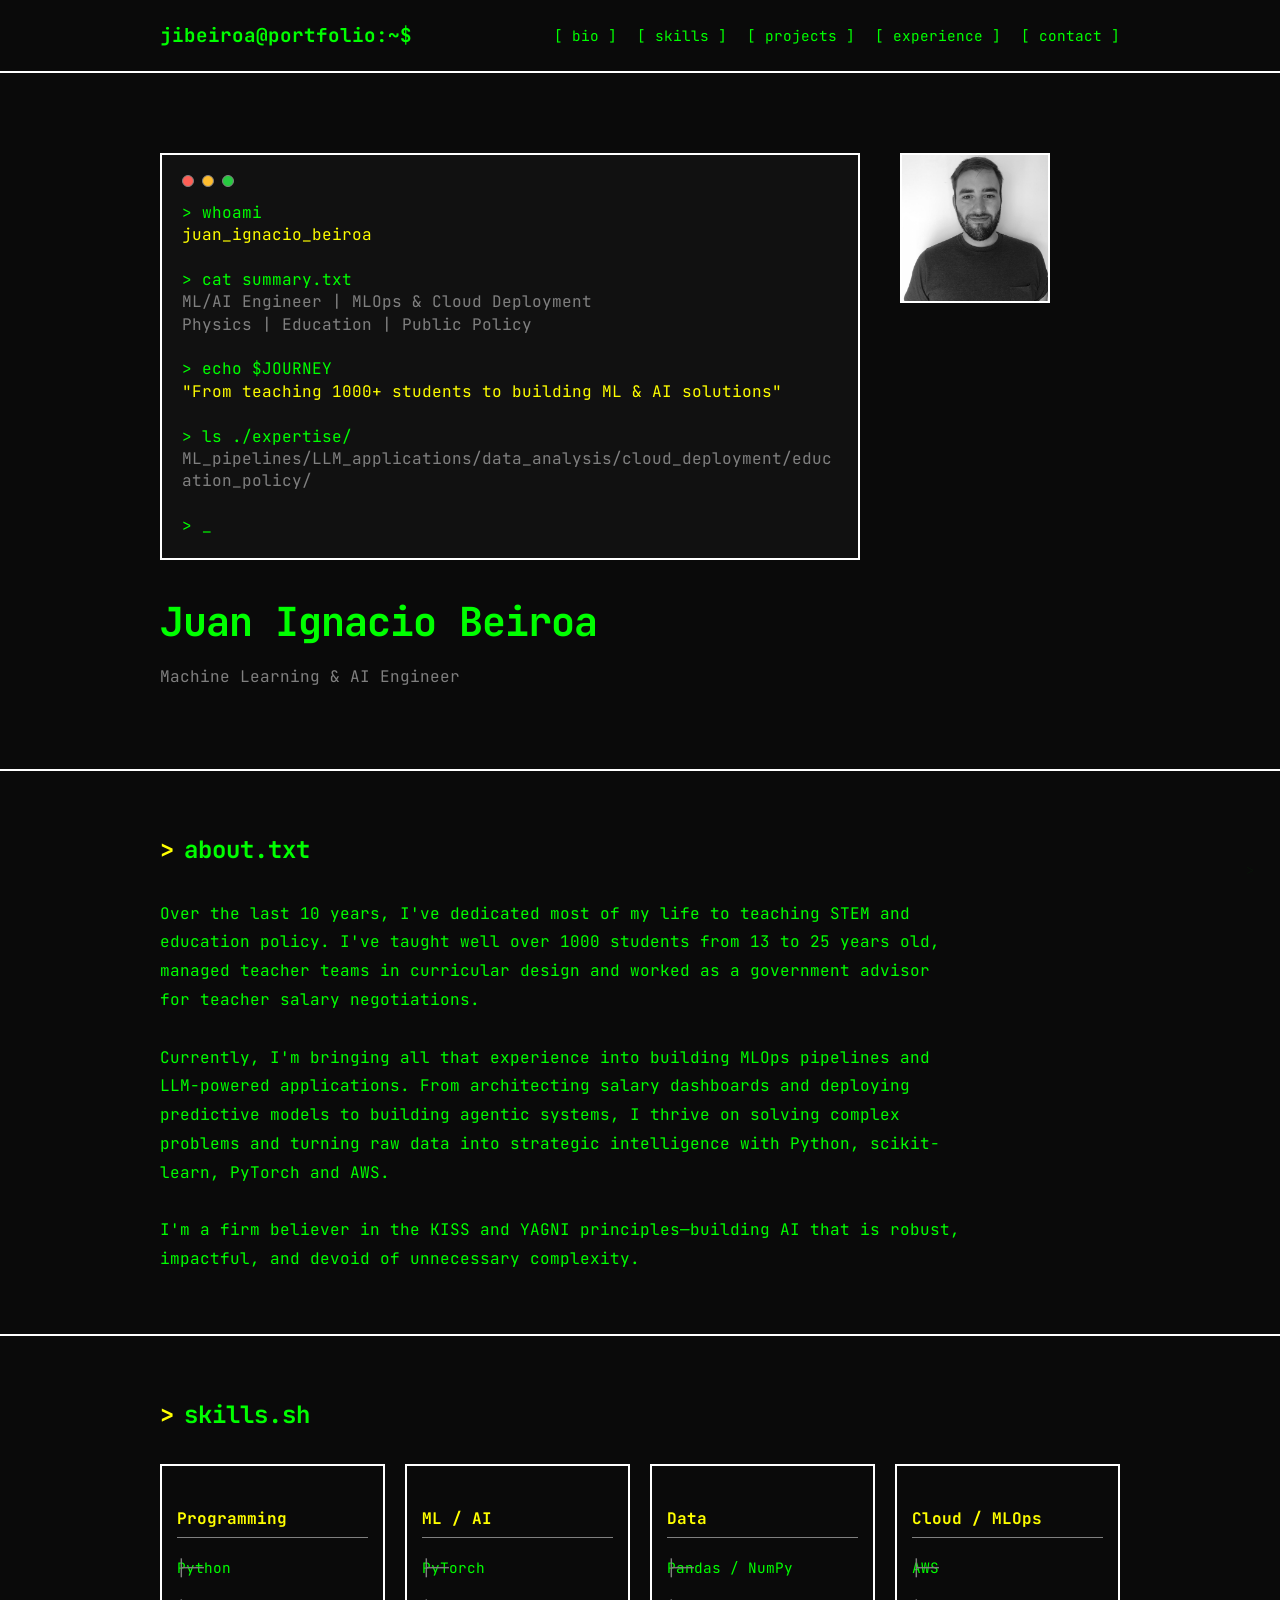
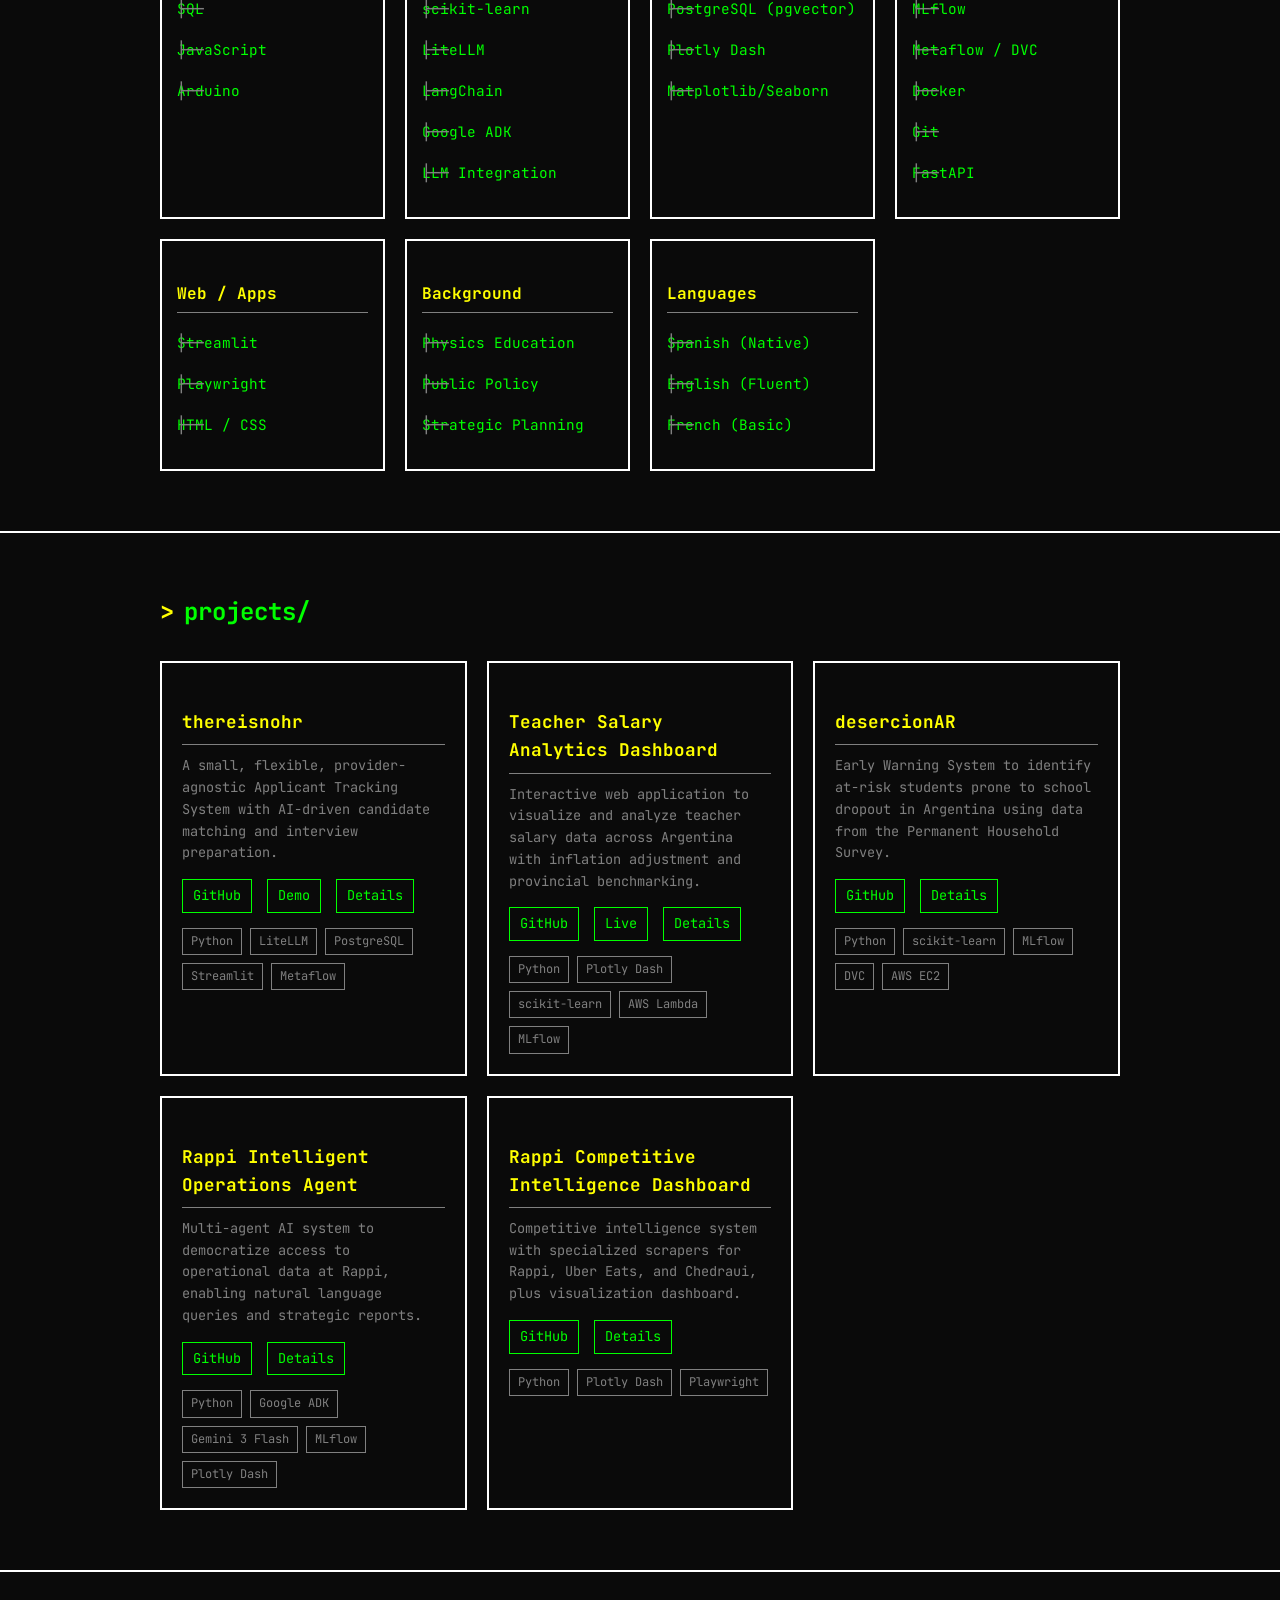
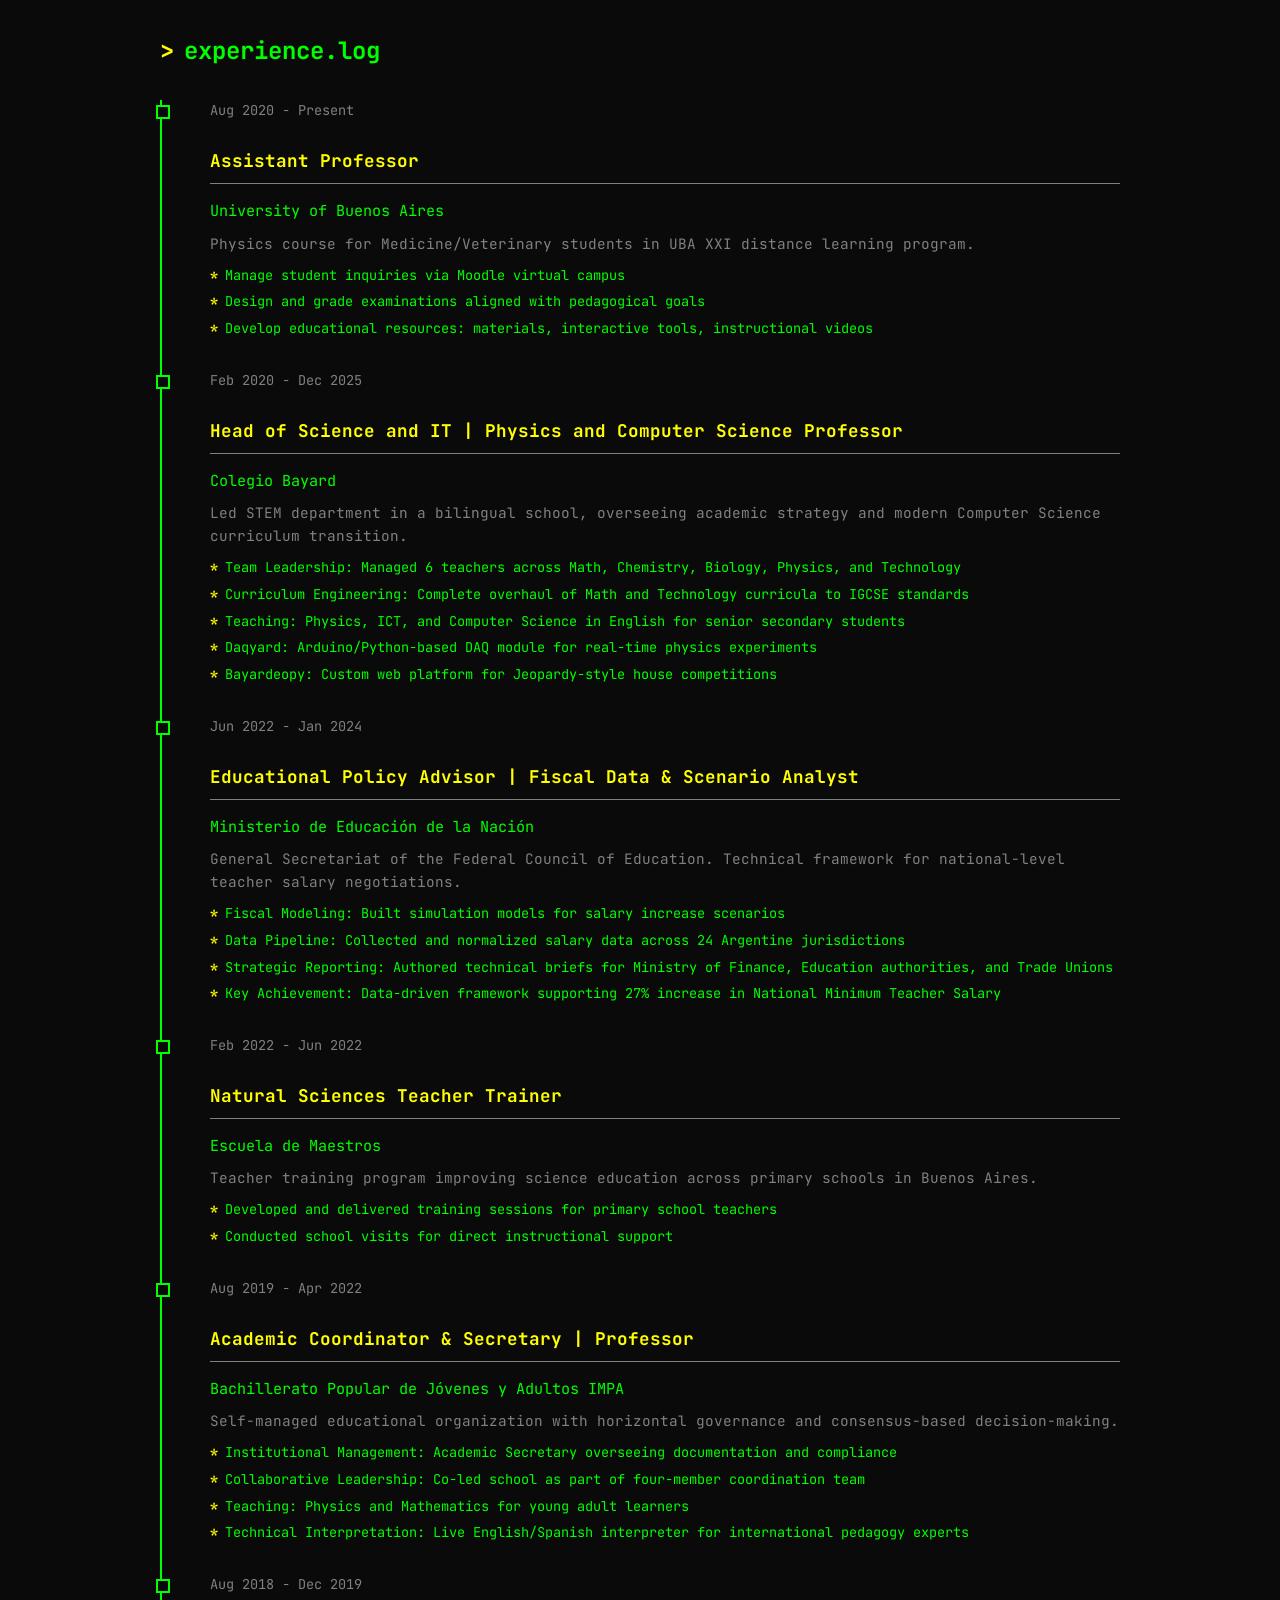
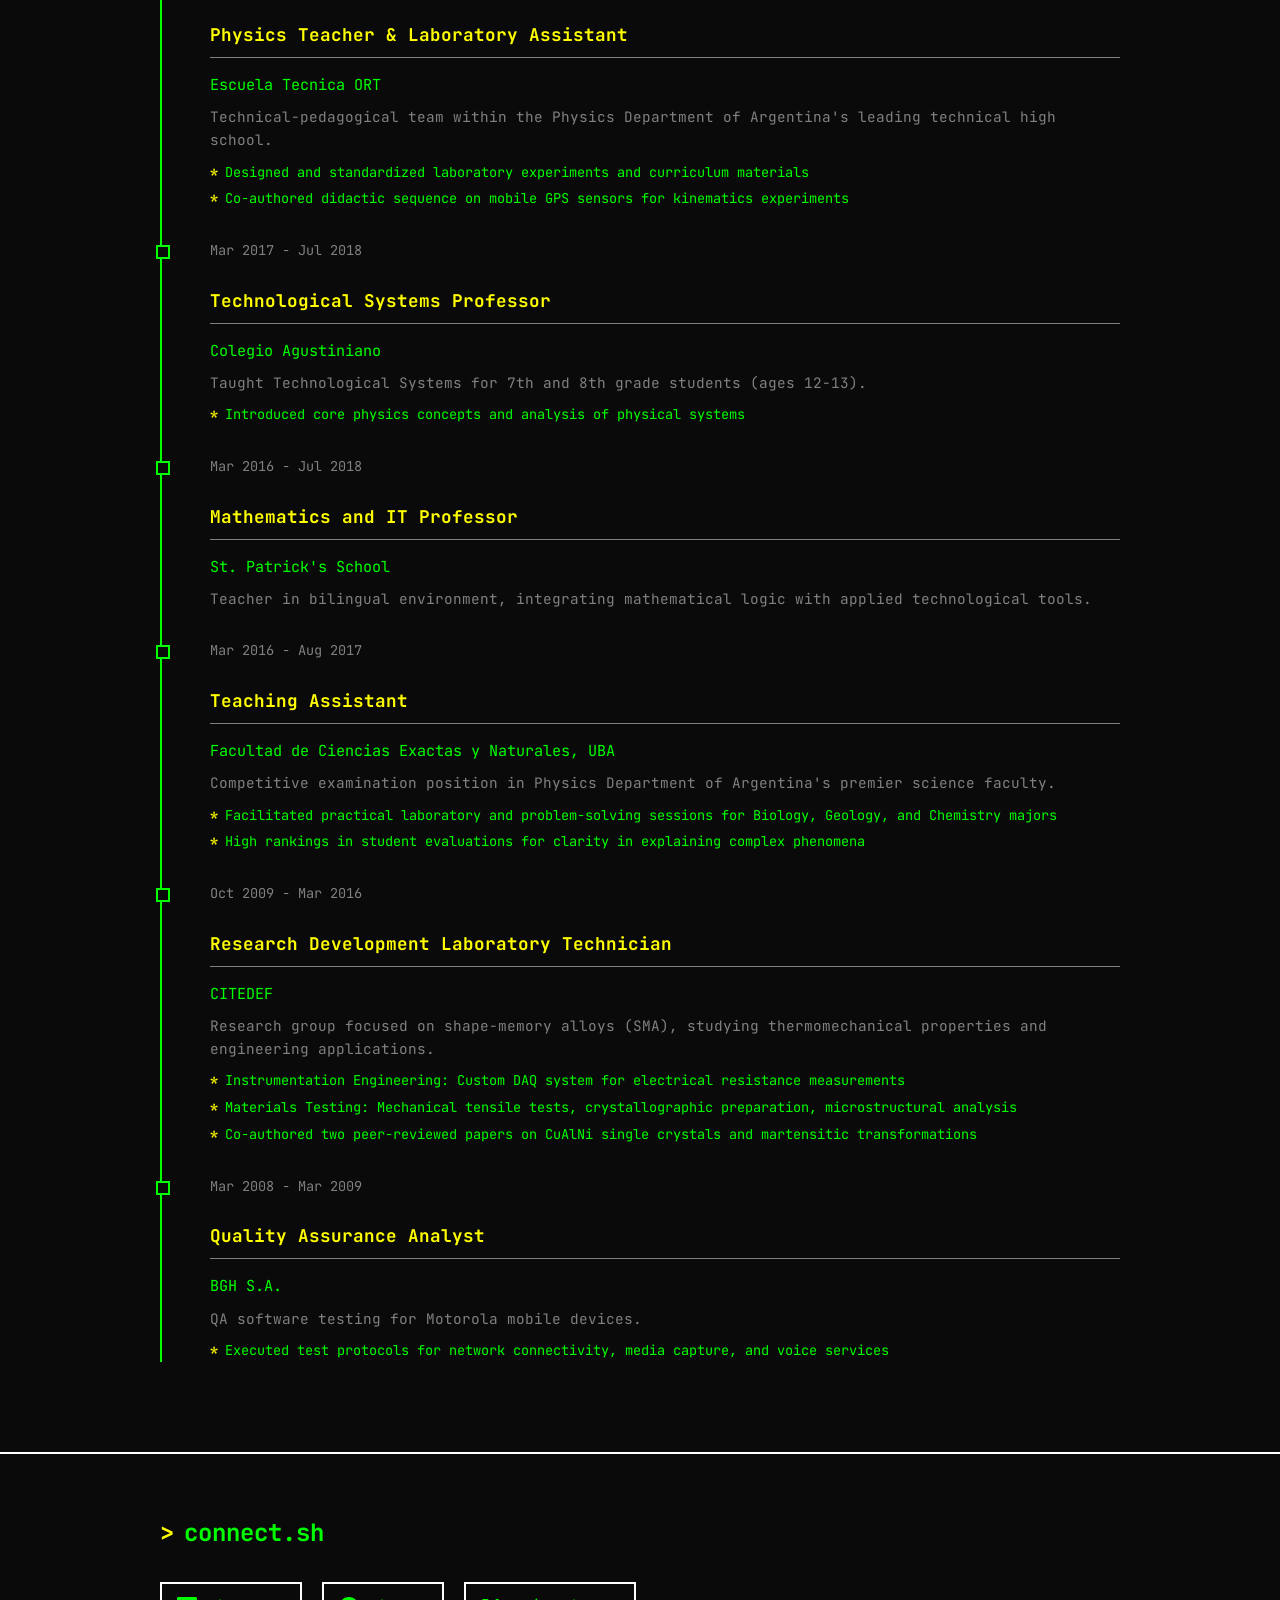
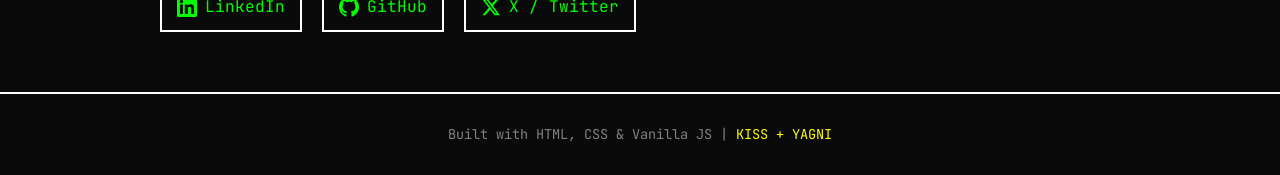
==== index.html @ ff780aae "Initial portfolio: neo-brutalist terminal style" ====
<!DOCTYPE html>
<html lang="en">
<head>
  <meta charset="UTF-8">
  <meta name="viewport" content="width=device-width, initial-scale=1.0">
  <title>Juan Ignacio Beiroa | ML/AI Engineer</title>
  <link rel="stylesheet" href="css/styles.css">
  <link rel="icon" href="data:image/svg+xml,<svg xmlns='http://www.w3.org/2000/svg' viewBox='0 0 100 100'><text y='.9em' font-size='90'>$_</text></svg>">
</head>
<body>
  <header>
    <div class="container">
      <nav>
        <a href="index.html" class="logo">jibeiroa@portfolio:~$</a>
        <ul>
          <li><a href="#bio">bio</a></li>
          <li><a href="#skills">skills</a></li>
          <li><a href="#projects">projects</a></li>
          <li><a href="#experience">experience</a></li>
          <li><a href="#social">contact</a></li>
        </ul>
      </nav>
    </div>
  </header>

  <main>
    <section id="hero" class="hero">
      <div class="container">
        <div class="hero-content">
          <div class="terminal">
            <div class="terminal-header">
              <div class="terminal-dot red"></div>
              <div class="terminal-dot yellow"></div>
              <div class="terminal-dot green"></div>
            </div>
            <div class="terminal-body"></div>
          </div>
          <div class="profile-pic">
            <img src="assets/profile.jpg" alt="Juan Ignacio Beiroa">
          </div>
        </div>
        <h1>Juan Ignacio Beiroa</h1>
        <p class="tagline">Machine Learning & AI Engineer</p>
      </div>
    </section>

    <section id="bio">
      <div class="container">
        <h2>about.txt</h2>
        <div class="bio-text">
          <p>Over the last 10 years, I've dedicated most of my life to teaching STEM and education policy. I've taught well over 1000 students from 13 to 25 years old, managed teacher teams in curricular design and worked as a government advisor for teacher salary negotiations.</p>
          <br>
          <p>Currently, I'm bringing all that experience into building MLOps pipelines and LLM-powered applications. From architecting salary dashboards and deploying predictive models to building agentic systems, I thrive on solving complex problems and turning raw data into strategic intelligence with Python, scikit-learn, PyTorch and AWS.</p>
          <br>
          <p>I'm a firm believer in the KISS and YAGNI principles—building AI that is robust, impactful, and devoid of unnecessary complexity.</p>
        </div>
      </div>
    </section>

    <section id="skills">
      <div class="container">
        <h2>skills.sh</h2>
        <div class="skills-grid">
          <div class="skill-category">
            <h3>Programming</h3>
            <ul>
              <li>Python</li>
              <li>SQL</li>
              <li>JavaScript</li>
              <li>Arduino</li>
            </ul>
          </div>
          <div class="skill-category">
            <h3>ML / AI</h3>
            <ul>
              <li>PyTorch</li>
              <li>scikit-learn</li>
              <li>LiteLLM</li>
              <li>LangChain</li>
              <li>Google ADK</li>
              <li>LLM Integration</li>
            </ul>
          </div>
          <div class="skill-category">
            <h3>Data</h3>
            <ul>
              <li>Pandas / NumPy</li>
              <li>PostgreSQL (pgvector)</li>
              <li>Plotly Dash</li>
              <li>Matplotlib/Seaborn</li>
            </ul>
          </div>
          <div class="skill-category">
            <h3>Cloud / MLOps</h3>
            <ul>
              <li>AWS</li>
              <li>MLflow</li>
              <li>Metaflow / DVC</li>
              <li>Docker</li>
              <li>Git</li>
              <li>FastAPI</li>
            </ul>
          </div>
          <div class="skill-category">
            <h3>Web / Apps</h3>
            <ul>
              <li>Streamlit</li>
              <li>Playwright</li>
              <li>HTML / CSS</li>
            </ul>
          </div>
          <div class="skill-category">
            <h3>Background</h3>
            <ul>
              <li>Physics Education</li>
              <li>Public Policy</li>
              <li>Strategic Planning</li>
            </ul>
          </div>
          <div class="skill-category">
            <h3>Languages</h3>
            <ul>
              <li>Spanish (Native)</li>
              <li>English (Fluent)</li>
              <li>French (Basic)</li>
            </ul>
          </div>
        </div>
      </div>
    </section>

    <section id="projects">
      <div class="container">
        <h2>projects/</h2>
        <div class="projects-grid">
          <div class="project-card">
            <h3>thereisnohr</h3>
            <p>A small, flexible, provider-agnostic Applicant Tracking System with AI-driven candidate matching and interview preparation.</p>
            <div class="project-links">
              <a href="https://github.com/jbeiroa/thereisnohr" target="_blank" rel="noopener">GitHub</a>
              <a href="https://huggingface.co/spaces/jbeiroa/thereisnohr" target="_blank" rel="noopener">Demo</a>
              <a href="projects/thereisnohr.html">Details</a>
            </div>
            <div class="stack-badges">
              <span class="stack-badge">Python</span>
              <span class="stack-badge">LiteLLM</span>
              <span class="stack-badge">PostgreSQL</span>
              <span class="stack-badge">Streamlit</span>
              <span class="stack-badge">Metaflow</span>
            </div>
          </div>

          <div class="project-card">
            <h3>Teacher Salary Analytics Dashboard</h3>
            <p>Interactive web application to visualize and analyze teacher salary data across Argentina with inflation adjustment and provincial benchmarking.</p>
            <div class="project-links">
              <a href="https://github.com/jbeiroa/teacher_salaries" target="_blank" rel="noopener">GitHub</a>
              <a href="https://efeafdoxriask45bxeidpcxbxu0zbpqr.lambda-url.us-east-2.on.aws/" target="_blank" rel="noopener">Live</a>
              <a href="projects/teacher-salaries.html">Details</a>
            </div>
            <div class="stack-badges">
              <span class="stack-badge">Python</span>
              <span class="stack-badge">Plotly Dash</span>
              <span class="stack-badge">scikit-learn</span>
              <span class="stack-badge">AWS Lambda</span>
              <span class="stack-badge">MLflow</span>
            </div>
          </div>

          <div class="project-card">
            <h3>desercionAR</h3>
            <p>Early Warning System to identify at-risk students prone to school dropout in Argentina using data from the Permanent Household Survey.</p>
            <div class="project-links">
              <a href="https://github.com/jbeiroa/desercionAR" target="_blank" rel="noopener">GitHub</a>
              <a href="projects/desercionar.html">Details</a>
            </div>
            <div class="stack-badges">
              <span class="stack-badge">Python</span>
              <span class="stack-badge">scikit-learn</span>
              <span class="stack-badge">MLflow</span>
              <span class="stack-badge">DVC</span>
              <span class="stack-badge">AWS EC2</span>
            </div>
          </div>

          <div class="project-card">
            <h3>Rappi Intelligent Operations Agent</h3>
            <p>Multi-agent AI system to democratize access to operational data at Rappi, enabling natural language queries and strategic reports.</p>
            <div class="project-links">
              <a href="https://github.com/jbeiroa/rappi_agent" target="_blank" rel="noopener">GitHub</a>
              <a href="projects/rappi-agent.html">Details</a>
            </div>
            <div class="stack-badges">
              <span class="stack-badge">Python</span>
              <span class="stack-badge">Google ADK</span>
              <span class="stack-badge">Gemini 3 Flash</span>
              <span class="stack-badge">MLflow</span>
              <span class="stack-badge">Plotly Dash</span>
            </div>
          </div>

          <div class="project-card">
            <h3>Rappi Competitive Intelligence Dashboard</h3>
            <p>Competitive intelligence system with specialized scrapers for Rappi, Uber Eats, and Chedraui, plus visualization dashboard.</p>
            <div class="project-links">
              <a href="https://github.com/jbeiroa/rappi_dashboard" target="_blank" rel="noopener">GitHub</a>
              <a href="projects/rappi-dashboard.html">Details</a>
            </div>
            <div class="stack-badges">
              <span class="stack-badge">Python</span>
              <span class="stack-badge">Plotly Dash</span>
              <span class="stack-badge">Playwright</span>
            </div>
          </div>
        </div>
      </div>
    </section>

    <section id="experience">
      <div class="container">
        <h2>experience.log</h2>
        <div class="timeline">
          <div class="timeline-item">
            <div class="date">Aug 2020 - Present</div>
            <h3>Assistant Professor</h3>
            <div class="org">University of Buenos Aires</div>
            <div class="desc">Physics course for Medicine/Veterinary students in UBA XXI distance learning program.</div>
            <ul class="highlights">
              <li>Manage student inquiries via Moodle virtual campus</li>
              <li>Design and grade examinations aligned with pedagogical goals</li>
              <li>Develop educational resources: materials, interactive tools, instructional videos</li>
            </ul>
          </div>

          <div class="timeline-item">
            <div class="date">Feb 2020 - Dec 2025</div>
            <h3>Head of Science and IT | Physics and Computer Science Professor</h3>
            <div class="org">Colegio Bayard</div>
            <div class="desc">Led STEM department in a bilingual school, overseeing academic strategy and modern Computer Science curriculum transition.</div>
            <ul class="highlights">
              <li>Team Leadership: Managed 6 teachers across Math, Chemistry, Biology, Physics, and Technology</li>
              <li>Curriculum Engineering: Complete overhaul of Math and Technology curricula to IGCSE standards</li>
              <li>Teaching: Physics, ICT, and Computer Science in English for senior secondary students</li>
              <li>Daqyard: Arduino/Python-based DAQ module for real-time physics experiments</li>
              <li>Bayardeopy: Custom web platform for Jeopardy-style house competitions</li>
            </ul>
          </div>

          <div class="timeline-item">
            <div class="date">Jun 2022 - Jan 2024</div>
            <h3>Educational Policy Advisor | Fiscal Data & Scenario Analyst</h3>
            <div class="org">Ministerio de Educación de la Nación</div>
            <div class="desc">General Secretariat of the Federal Council of Education. Technical framework for national-level teacher salary negotiations.</div>
            <ul class="highlights">
              <li>Fiscal Modeling: Built simulation models for salary increase scenarios</li>
              <li>Data Pipeline: Collected and normalized salary data across 24 Argentine jurisdictions</li>
              <li>Strategic Reporting: Authored technical briefs for Ministry of Finance, Education authorities, and Trade Unions</li>
              <li>Key Achievement: Data-driven framework supporting 27% increase in National Minimum Teacher Salary</li>
            </ul>
          </div>

          <div class="timeline-item">
            <div class="date">Feb 2022 - Jun 2022</div>
            <h3>Natural Sciences Teacher Trainer</h3>
            <div class="org">Escuela de Maestros</div>
            <div class="desc">Teacher training program improving science education across primary schools in Buenos Aires.</div>
            <ul class="highlights">
              <li>Developed and delivered training sessions for primary school teachers</li>
              <li>Conducted school visits for direct instructional support</li>
            </ul>
          </div>

          <div class="timeline-item">
            <div class="date">Aug 2019 - Apr 2022</div>
            <h3>Academic Coordinator & Secretary | Professor</h3>
            <div class="org">Bachillerato Popular de Jóvenes y Adultos IMPA</div>
            <div class="desc">Self-managed educational organization with horizontal governance and consensus-based decision-making.</div>
            <ul class="highlights">
              <li>Institutional Management: Academic Secretary overseeing documentation and compliance</li>
              <li>Collaborative Leadership: Co-led school as part of four-member coordination team</li>
              <li>Teaching: Physics and Mathematics for young adult learners</li>
              <li>Technical Interpretation: Live English/Spanish interpreter for international pedagogy experts</li>
            </ul>
          </div>

          <div class="timeline-item">
            <div class="date">Aug 2018 - Dec 2019</div>
            <h3>Physics Teacher & Laboratory Assistant</h3>
            <div class="org">Escuela Tecnica ORT</div>
            <div class="desc">Technical-pedagogical team within the Physics Department of Argentina's leading technical high school.</div>
            <ul class="highlights">
              <li>Designed and standardized laboratory experiments and curriculum materials</li>
              <li>Co-authored didactic sequence on mobile GPS sensors for kinematics experiments</li>
            </ul>
          </div>

          <div class="timeline-item">
            <div class="date">Mar 2017 - Jul 2018</div>
            <h3>Technological Systems Professor</h3>
            <div class="org">Colegio Agustiniano</div>
            <div class="desc">Taught Technological Systems for 7th and 8th grade students (ages 12-13).</div>
            <ul class="highlights">
              <li>Introduced core physics concepts and analysis of physical systems</li>
            </ul>
          </div>

          <div class="timeline-item">
            <div class="date">Mar 2016 - Jul 2018</div>
            <h3>Mathematics and IT Professor</h3>
            <div class="org">St. Patrick's School</div>
            <div class="desc">Teacher in bilingual environment, integrating mathematical logic with applied technological tools.</div>
          </div>

          <div class="timeline-item">
            <div class="date">Mar 2016 - Aug 2017</div>
            <h3>Teaching Assistant</h3>
            <div class="org">Facultad de Ciencias Exactas y Naturales, UBA</div>
            <div class="desc">Competitive examination position in Physics Department of Argentina's premier science faculty.</div>
            <ul class="highlights">
              <li>Facilitated practical laboratory and problem-solving sessions for Biology, Geology, and Chemistry majors</li>
              <li>High rankings in student evaluations for clarity in explaining complex phenomena</li>
            </ul>
          </div>

          <div class="timeline-item">
            <div class="date">Oct 2009 - Mar 2016</div>
            <h3>Research Development Laboratory Technician</h3>
            <div class="org">CITEDEF</div>
            <div class="desc">Research group focused on shape-memory alloys (SMA), studying thermomechanical properties and engineering applications.</div>
            <ul class="highlights">
              <li>Instrumentation Engineering: Custom DAQ system for electrical resistance measurements</li>
              <li>Materials Testing: Mechanical tensile tests, crystallographic preparation, microstructural analysis</li>
              <li>Co-authored two peer-reviewed papers on CuAlNi single crystals and martensitic transformations</li>
            </ul>
          </div>

          <div class="timeline-item">
            <div class="date">Mar 2008 - Mar 2009</div>
            <h3>Quality Assurance Analyst</h3>
            <div class="org">BGH S.A.</div>
            <div class="desc">QA software testing for Motorola mobile devices.</div>
            <ul class="highlights">
              <li>Executed test protocols for network connectivity, media capture, and voice services</li>
            </ul>
          </div>
        </div>
      </div>
    </section>

    <section id="social">
      <div class="container">
        <h2>connect.sh</h2>
        <div class="social-links">
          <a href="https://www.linkedin.com/in/jibeiroa/" target="_blank" rel="noopener">
            <svg viewBox="0 0 24 24" fill="currentColor"><path d="M20.447 20.452h-3.554v-5.569c0-1.328-.027-3.037-1.852-3.037-1.853 0-2.136 1.445-2.136 2.939v5.667H9.351V9h3.414v1.561h.046c.477-.9 1.637-1.85 3.37-1.85 3.601 0 4.267 2.37 4.267 5.455v6.286zM5.337 7.433c-1.144 0-2.063-.926-2.063-2.065 0-1.138.92-2.063 2.063-2.063 1.14 0 2.064.925 2.064 2.063 0 1.139-.925 2.065-2.064 2.065zm1.782 13.019H3.555V9h3.564v11.452zM22.225 0H1.771C.792 0 0 .774 0 1.729v20.542C0 23.227.792 24 1.771 24h20.451C23.2 24 24 23.227 24 22.271V1.729C24 .774 23.2 0 22.222 0h.003z"/></svg>
            LinkedIn
          </a>
          <a href="https://github.com/jbeiroa" target="_blank" rel="noopener">
            <svg viewBox="0 0 24 24" fill="currentColor"><path d="M12 0C5.374 0 0 5.373 0 12c0 5.302 3.438 9.8 8.207 11.387.599.111.793-.261.793-.577v-2.234c-3.338.726-4.033-1.416-4.033-1.416-.546-1.387-1.333-1.756-1.333-1.756-1.089-.745.083-.729.083-.729 1.205.084 1.839 1.237 1.839 1.237 1.07 1.834 2.807 1.304 3.492.997.107-.775.418-1.305.762-1.604-2.665-.305-5.467-1.334-5.467-5.931 0-1.311.469-2.381 1.236-3.221-.124-.303-.535-1.524.117-3.176 0 0 1.008-.322 3.301 1.23A11.509 11.509 0 0112 5.803c1.02.005 2.047.138 3.006.404 2.291-1.552 3.297-1.23 3.297-1.23.653 1.653.242 2.874.118 3.176.77.84 1.235 1.911 1.235 3.221 0 4.609-2.807 5.624-5.479 5.921.43.372.823 1.102.823 2.222v3.293c0 .319.192.694.801.576C20.566 21.797 24 17.3 24 12c0-6.627-5.373-12-12-12z"/></svg>
            GitHub
          </a>
          <a href="https://x.com/juanibeiroa" target="_blank" rel="noopener">
            <svg viewBox="0 0 24 24" fill="currentColor"><path d="M18.244 2.25h3.308l-7.227 8.26 8.502 11.24H16.17l-5.214-6.817L4.99 21.75H1.68l7.73-8.835L1.254 2.25H8.08l4.713 6.231zm-1.161 17.52h1.833L7.084 4.126H5.117z"/></svg>
            X / Twitter
          </a>
        </div>
      </div>
    </section>
  </main>

  <footer>
    <div class="container">
      <p>Built with HTML, CSS & Vanilla JS | <span style="color: var(--yellow);">KISS + YAGNI</span></p>
    </div>
  </footer>

  <div class="hidden-trigger"></div>
  <div class="easter-egg">
    <div style="display: flex; justify-content: space-between; margin-bottom: 10px;">
      <span style="color: var(--yellow);">~$ terminal</span>
      <span class="close" style="cursor: pointer;">[x]</span>
    </div>
    <input type="text" placeholder="Type a command...">
  </div>

  <a href="#" id="back-to-top">↑ TOP</a>

  <div id="lightbox" class="lightbox">
    <span class="lightbox-close">&times;</span>
    <img class="lightbox-img" src="" alt="">
  </div>

  <script src="js/main.js"></script>
</body>
</html>
---- css/styles.css ----
@import url('https://fonts.googleapis.com/css2?family=JetBrains+Mono:wght@400;500;700&display=swap');

* {
  margin: 0;
  padding: 0;
  box-sizing: border-box;
}

:root {
  --bg: #0a0a0a;
  --green: #00ff00;
  --yellow: #ffff00;
  --gray: #808080;
  --white: #ffffff;
  --border: 2px solid var(--white);
}

html {
  scroll-behavior: smooth;
}

body {
  font-family: 'JetBrains Mono', Consolas, monospace;
  background: var(--bg);
  color: var(--green);
  line-height: 1.6;
  min-height: 100vh;
}

::selection {
  background: var(--green);
  color: var(--bg);
}

::-webkit-scrollbar {
  width: 8px;
}

::-webkit-scrollbar-track {
  background: var(--bg);
}

::-webkit-scrollbar-thumb {
  background: var(--green);
}

.container {
  max-width: 1000px;
  margin: 0 auto;
  padding: 0 20px;
}

a {
  color: var(--green);
  text-decoration: none;
  transition: color 0.2s;
}

a:hover {
  color: var(--yellow);
}

header {
  border-bottom: var(--border);
  padding: 20px 0;
  position: sticky;
  top: 0;
  background: var(--bg);
  z-index: 100;
}

nav {
  display: flex;
  justify-content: space-between;
  align-items: center;
}

nav .logo {
  font-weight: 700;
  font-size: 1.2rem;
}

nav .logo:hover {
  color: var(--yellow);
}

nav ul {
  display: flex;
  gap: 20px;
  list-style: none;
}

nav ul li a {
  font-size: 0.9rem;
}

nav ul li a::before {
  content: '[ ';
}

nav ul li a::after {
  content: ' ]';
}

.hero {
  padding: 80px 0;
  border-bottom: var(--border);
}

.hero-content {
  display: flex;
  gap: 40px;
  align-items: flex-start;
}

.hero-content .terminal {
  flex: 1;
}

.profile-pic {
  flex-shrink: 0;
}

.profile-pic img {
  width: 150px;
  height: 150px;
  object-fit: cover;
  border: var(--border);
  filter: grayscale(100%);
  transition: filter 0.3s;
}

.profile-pic img:hover {
  filter: grayscale(0%);
}

.terminal {
  background: #111;
  border: var(--border);
  padding: 20px;
  max-width: 700px;
}

.terminal-header {
  display: flex;
  gap: 8px;
  margin-bottom: 15px;
}

.terminal-dot {
  width: 12px;
  height: 12px;
  border-radius: 50%;
  border: 1px solid var(--gray);
}

.terminal-dot.red { background: #ff5f56; }
.terminal-dot.yellow { background: #ffbd2e; }
.terminal-dot.green { background: #27ca40; }

.terminal-body {
  min-height: 80px;
  max-width: 100%;
  overflow-x: hidden;
  word-break: break-word;
  overflow-wrap: break-word;
  white-space: pre-wrap;
  line-height: 1.4;
}

.prompt {
  color: var(--green);
}

.cursor {
  display: inline-block;
  width: 10px;
  height: 20px;
  background: var(--green);
  animation: blink 1s infinite;
  vertical-align: middle;
}

@keyframes blink {
  0%, 50% { opacity: 1; }
  51%, 100% { opacity: 0; }
}

.hero h1 {
  font-size: 2.5rem;
  margin-top: 30px;
  letter-spacing: -1px;
}

.hero .tagline {
  color: var(--gray);
  font-size: 1rem;
  margin-top: 10px;
}

section {
  padding: 60px 0;
  border-bottom: var(--border);
}

section h2 {
  font-size: 1.5rem;
  margin-bottom: 30px;
  display: flex;
  align-items: center;
  gap: 10px;
}

section h2::before {
  content: '>';
  color: var(--yellow);
}

#bio .bio-text {
  font-size: 1rem;
  line-height: 1.8;
  max-width: 800px;
}

#bio .bio-text h3,
section h3 {
  color: var(--yellow);
  font-size: 1.2rem;
  margin: 25px 0 15px 0;
  border-bottom: 1px solid var(--gray);
  padding-bottom: 8px;
}

#bio .bio-text ul,
section ul {
  list-style: none;
  margin: 15px 0;
  padding-left: 0;
}

#bio .bio-text li,
section li {
  position: relative;
  padding-left: 25px;
  margin-bottom: 12px;
  line-height: 1.6;
}

#bio .bio-text li::before,
section li::before {
  content: '>';
  position: absolute;
  left: 0;
  color: var(--yellow);
  font-weight: bold;
}

#skills .skills-grid {
  display: grid;
  grid-template-columns: repeat(auto-fit, minmax(200px, 1fr));
  gap: 20px;
}

.skill-category {
  border: var(--border);
  padding: 15px;
}

.skill-category h3 {
  color: var(--yellow);
  font-size: 1rem;
  margin-bottom: 10px;
  border-bottom: 1px solid var(--gray);
  padding-bottom: 5px;
}

.skill-category ul {
  list-style: none;
}

.skill-category ul li {
  font-size: 0.9rem;
  padding: 3px 0;
}

.skill-category ul li::before {
  content: '├── ';
  color: var(--gray);
}

#experience .timeline {
  position: relative;
  padding-left: 30px;
}

.timeline::before {
  content: '';
  position: absolute;
  left: 0;
  top: 0;
  bottom: 0;
  width: 2px;
  background: var(--green);
}

.timeline-item {
  position: relative;
  margin-bottom: 30px;
  padding-left: 20px;
}

.timeline-item::before {
  content: '';
  position: absolute;
  left: -34px;
  top: 5px;
  width: 10px;
  height: 10px;
  background: var(--bg);
  border: 2px solid var(--green);
}

.timeline-item:hover::before {
  background: var(--yellow);
}

.timeline-item .date {
  color: var(--gray);
  font-size: 0.85rem;
  margin-bottom: 5px;
}

.timeline-item h3 {
  font-size: 1.1rem;
  color: var(--yellow);
}

.timeline-item .org {
  color: var(--green);
  font-size: 0.95rem;
  margin-bottom: 8px;
}

.timeline-item .desc {
  font-size: 0.9rem;
  color: var(--gray);
}

.timeline-item .highlights {
  margin-top: 10px;
  font-size: 0.85rem;
}

.timeline-item .highlights li {
  margin-bottom: 5px;
  padding-left: 15px;
  position: relative;
}

.timeline-item .highlights li::before {
  content: '*';
  position: absolute;
  left: 0;
  color: var(--yellow);
}

#projects .projects-grid {
  display: grid;
  grid-template-columns: repeat(auto-fit, minmax(280px, 1fr));
  gap: 20px;
}

.project-card {
  border: var(--border);
  padding: 20px;
  transition: transform 0.2s, box-shadow 0.2s;
}

.project-card:hover {
  transform: translate(-3px, -3px);
  box-shadow: 5px 5px 0 var(--yellow);
}

.project-card h3 {
  font-size: 1.1rem;
  margin-bottom: 10px;
}

.project-card p {
  font-size: 0.85rem;
  color: var(--gray);
  margin-bottom: 15px;
}

.project-links {
  display: flex;
  gap: 15px;
}

.project-links a {
  font-size: 0.85rem;
  border: 1px solid var(--green);
  padding: 5px 10px;
}

.project-links a:hover {
  background: var(--green);
  color: var(--bg);
}

.stack-badges {
  display: flex;
  flex-wrap: wrap;
  gap: 8px;
  margin-top: 15px;
}

.stack-badge {
  font-size: 0.75rem;
  padding: 3px 8px;
  border: 1px solid var(--gray);
  color: var(--gray);
}

#social {
  border-bottom: none;
}

.social-links {
  display: flex;
  gap: 20px;
  flex-wrap: wrap;
}

.social-links a {
  display: flex;
  align-items: center;
  gap: 8px;
  font-size: 1rem;
  border: var(--border);
  padding: 10px 15px;
}

.social-links a:hover {
  background: var(--white);
  color: var(--bg);
}

.social-links a svg {
  width: 20px;
  height: 20px;
}

footer {
  padding: 30px 0;
  text-align: center;
  color: var(--gray);
  font-size: 0.85rem;
  border-top: var(--border);
}

.easter-egg {
  display: none;
  position: fixed;
  bottom: 20px;
  right: 20px;
  background: #111;
  border: 2px solid var(--green);
  padding: 15px;
  max-width: 400px;
  z-index: 1000;
}

.easter-egg.active {
  display: block;
}

.easter-egg input {
  background: transparent;
  border: none;
  color: var(--green);
  font-family: inherit;
  font-size: 1rem;
  width: 100%;
  outline: none;
}

.hidden-trigger {
  position: fixed;
  bottom: 15px;
  right: 15px;
  width: 30px;
  height: 30px;
  cursor: pointer;
  opacity: 0.03;
  transition: opacity 0.3s;
  display: flex;
  align-items: center;
  justify-content: center;
}

.hidden-trigger::after {
  content: '>';
  color: var(--green);
  font-size: 14px;
  animation: hintPulse 3s ease-in-out infinite;
}

@keyframes hintPulse {
  0%, 100% { opacity: 0.3; transform: translateX(0); }
  50% { opacity: 0.8; transform: translateX(3px); }
}

.hidden-trigger:hover {
  opacity: 0.15;
}

#back-to-top {
  position: fixed;
  bottom: 20px;
  left: 20px;
  border: 2px solid var(--green);
  padding: 10px;
  font-size: 0.8rem;
  opacity: 0;
  transition: opacity 0.3s;
}

#back-to-top.visible {
  opacity: 1;
}

.lightbox {
  display: none;
  position: fixed;
  top: 0;
  left: 0;
  width: 100%;
  height: 100%;
  background: rgba(0, 0, 0, 0.95);
  z-index: 2000;
  cursor: pointer;
}

.lightbox.active {
  display: flex;
  align-items: center;
  justify-content: center;
}

.lightbox-img {
  max-width: 90%;
  max-height: 90%;
  object-fit: contain;
  border: 2px solid var(--white);
}

.lightbox-close {
  position: absolute;
  top: 20px;
  right: 30px;
  font-size: 40px;
  color: var(--green);
  cursor: pointer;
  line-height: 1;
}

.lightbox-close:hover {
  color: var(--yellow);
}

@media (max-width: 600px) {
  nav {
    flex-direction: column;
    gap: 15px;
  }

  nav ul {
    flex-wrap: wrap;
    justify-content: center;
  }

  .hero-content {
    flex-direction: column;
    align-items: center;
  }

  .profile-pic {
    order: -1;
  }

  .profile-pic img {
    width: 120px;
    height: 120px;
  }

  .hero h1 {
    font-size: 1.8rem;
  }

  .timeline {
    padding-left: 20px;
  }

  .projects-grid {
    grid-template-columns: 1fr;
  }
}
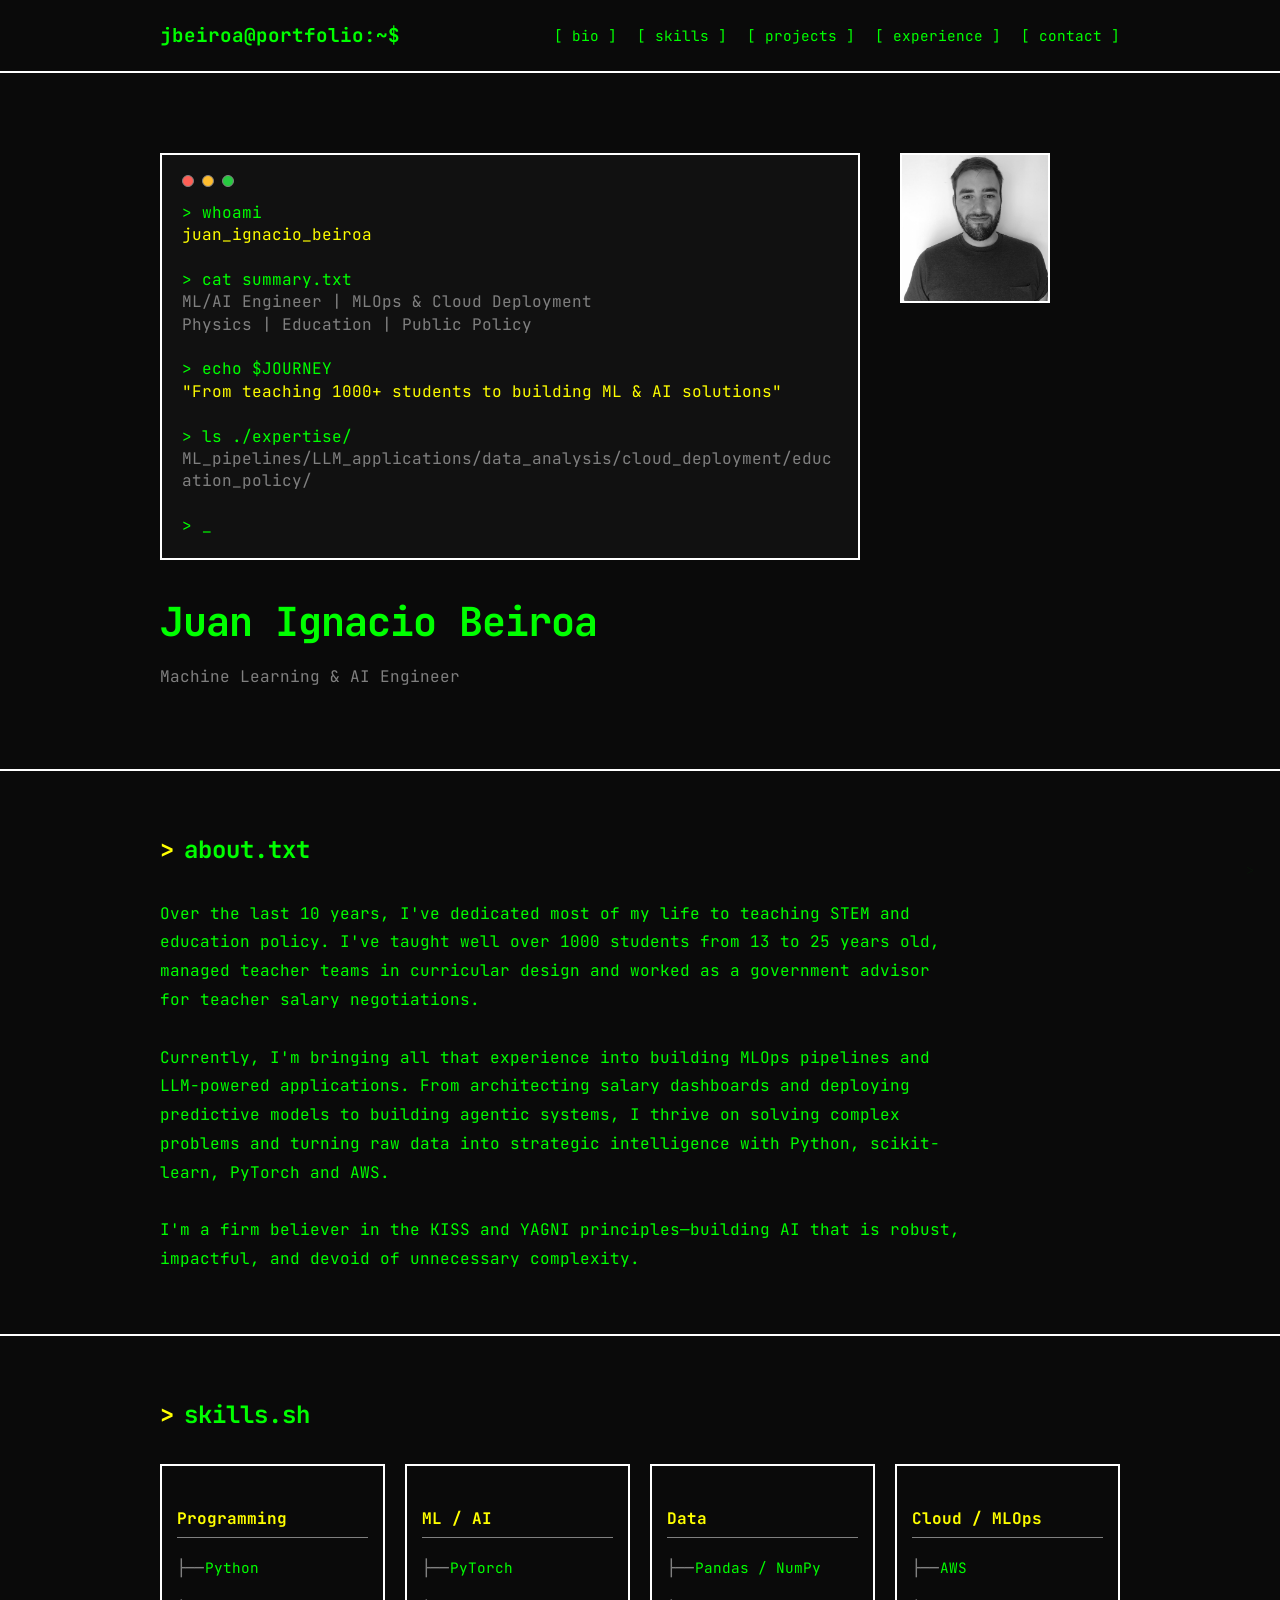
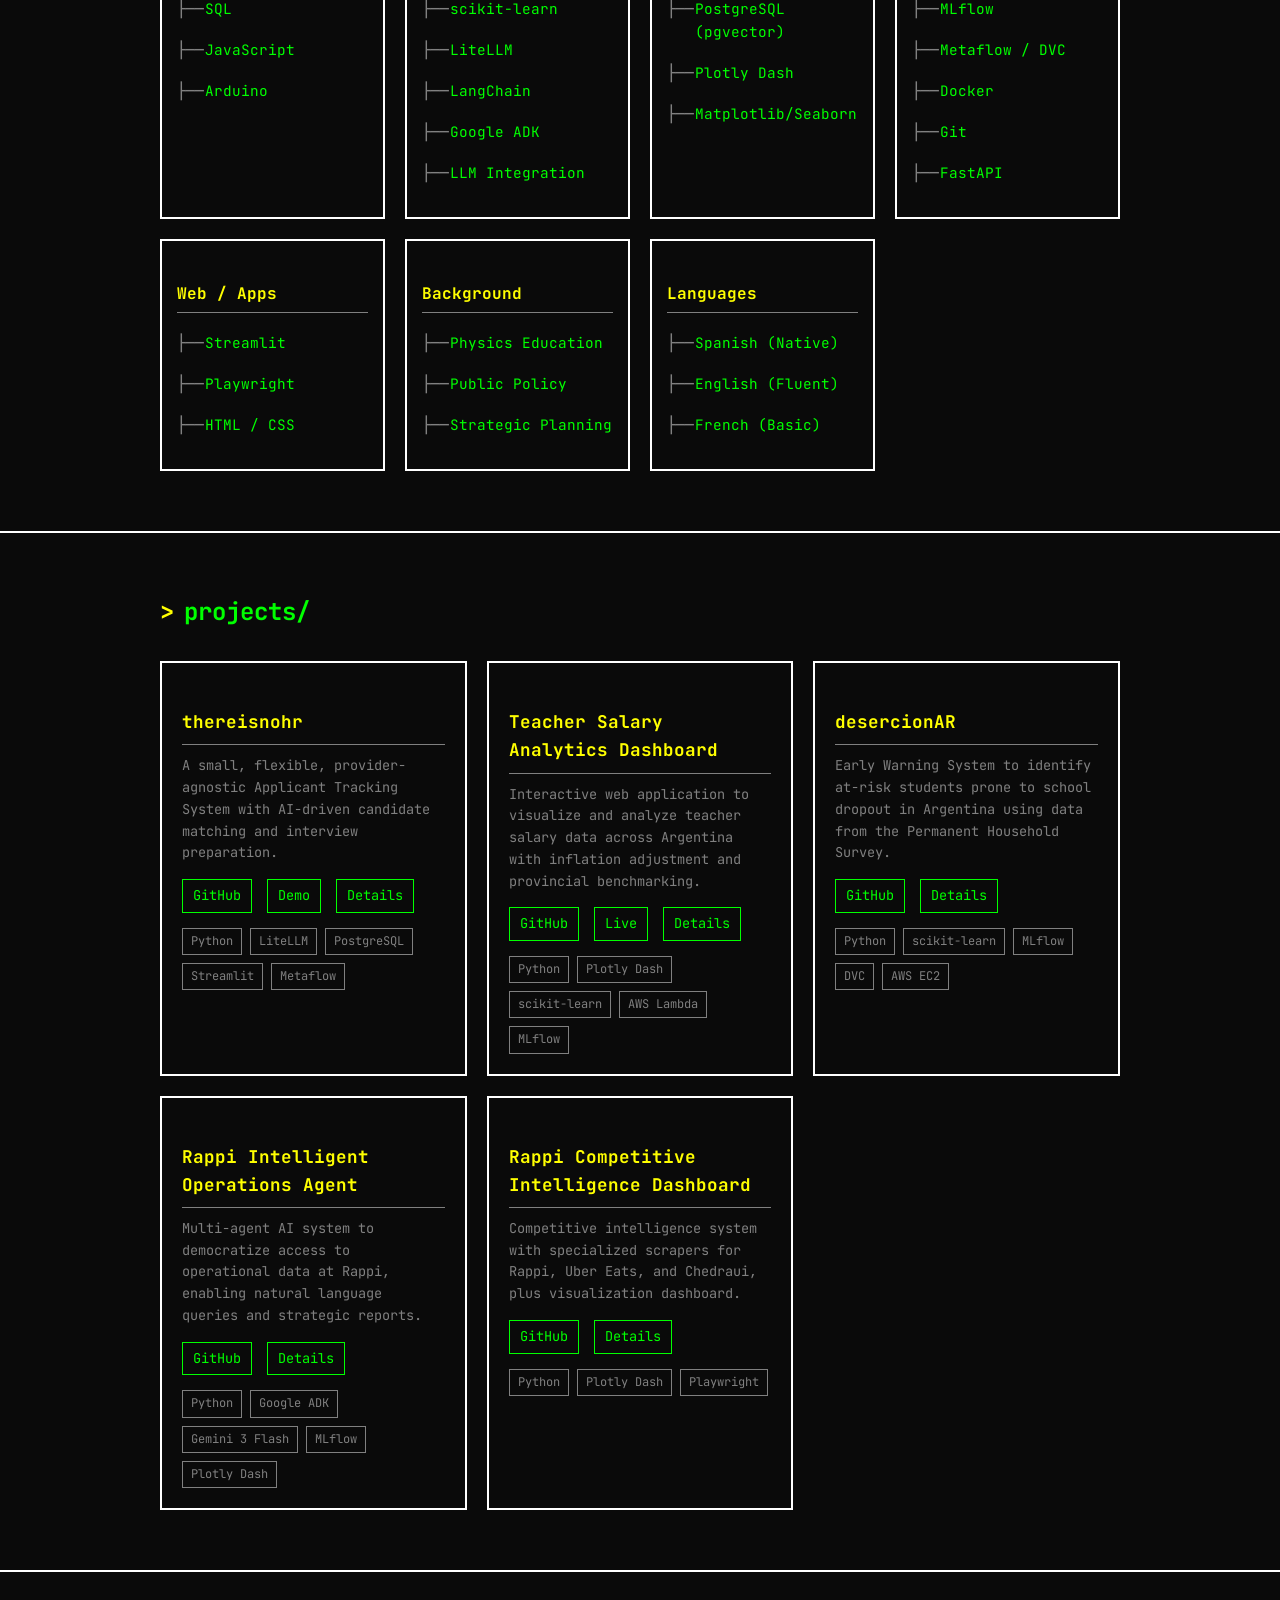
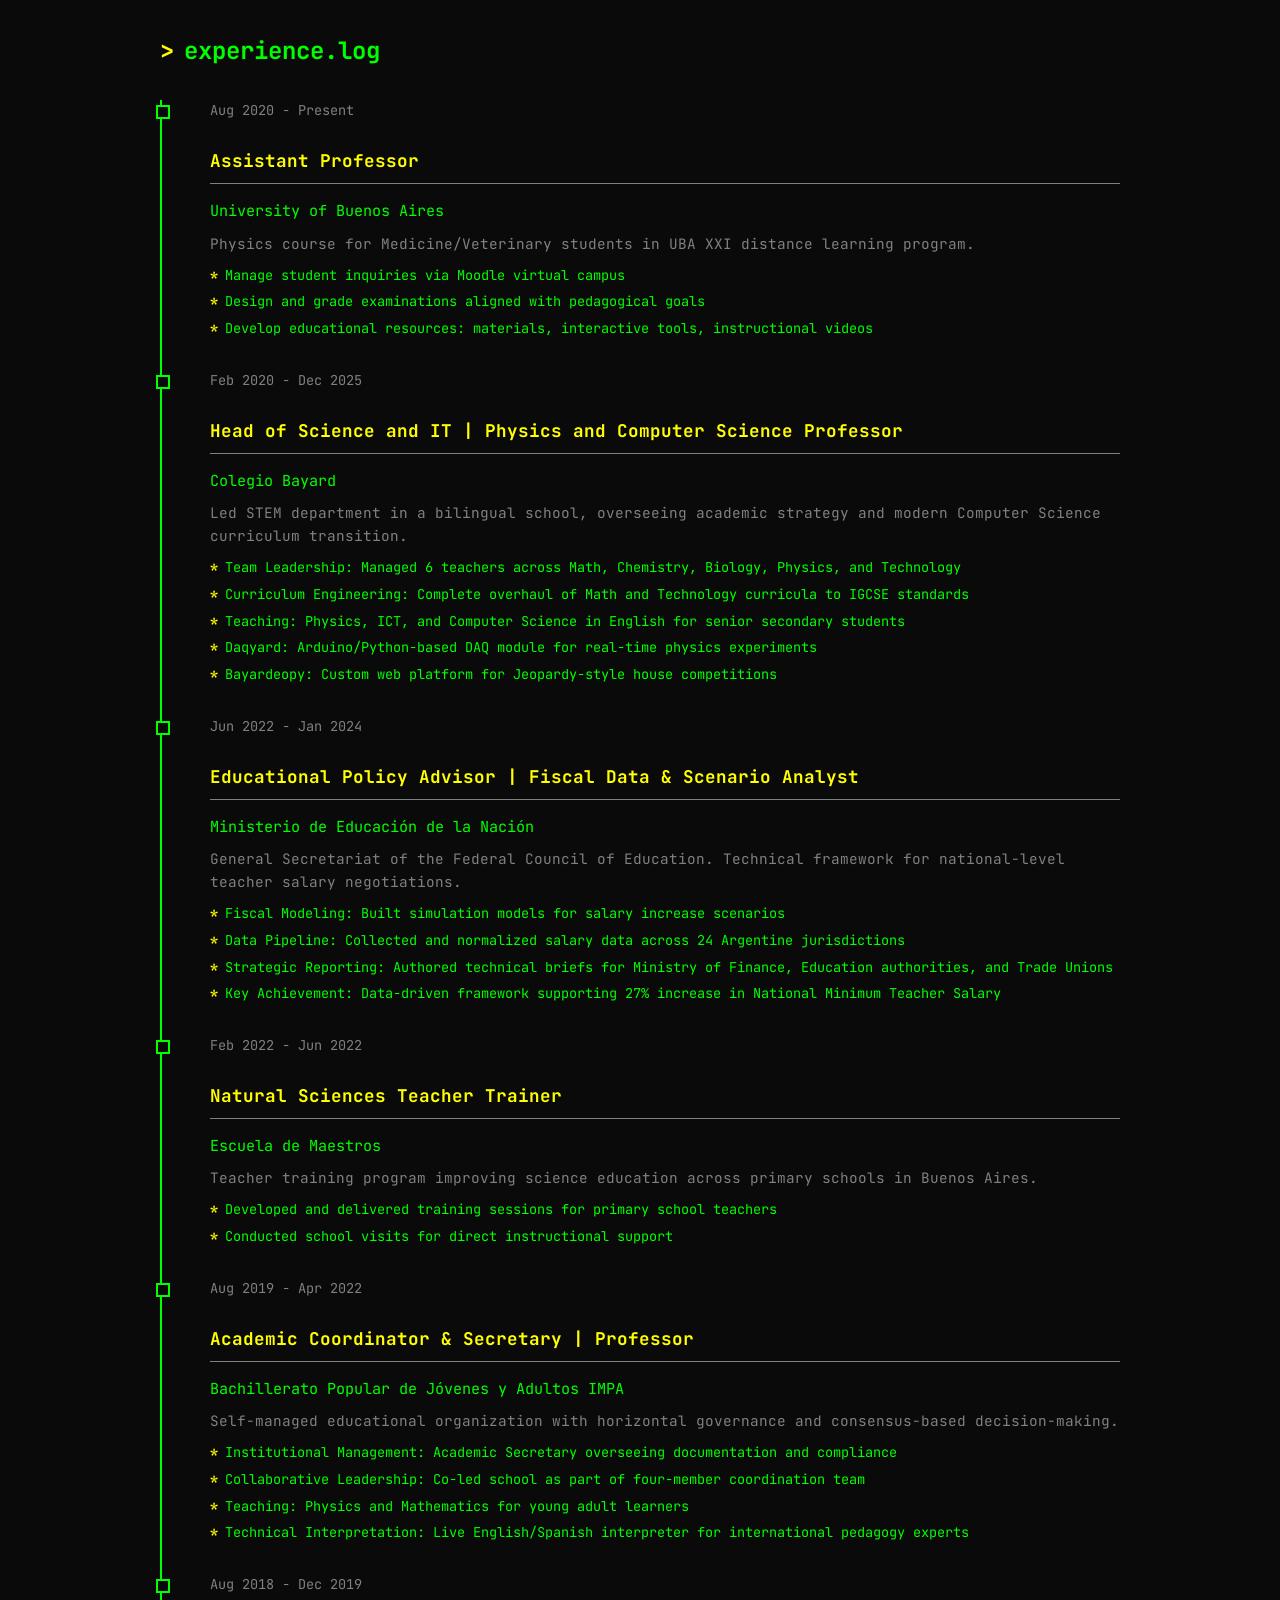
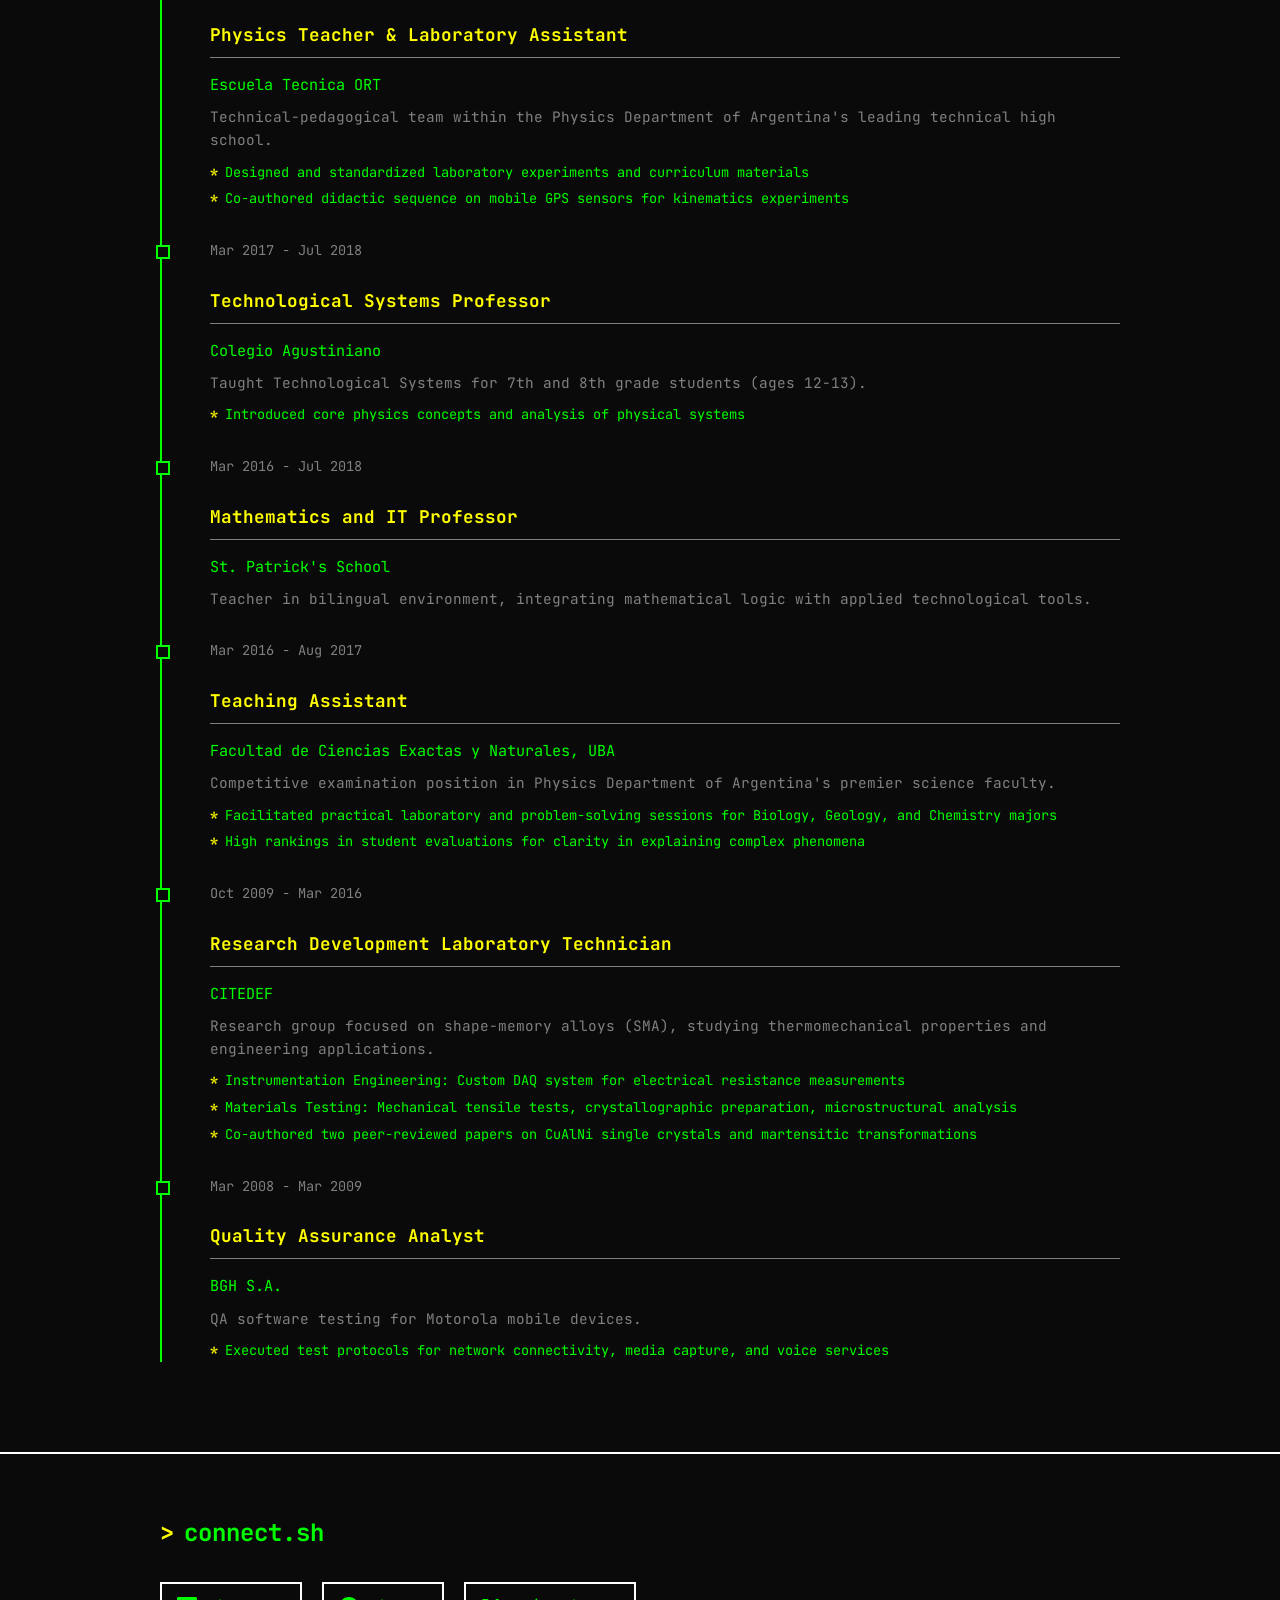
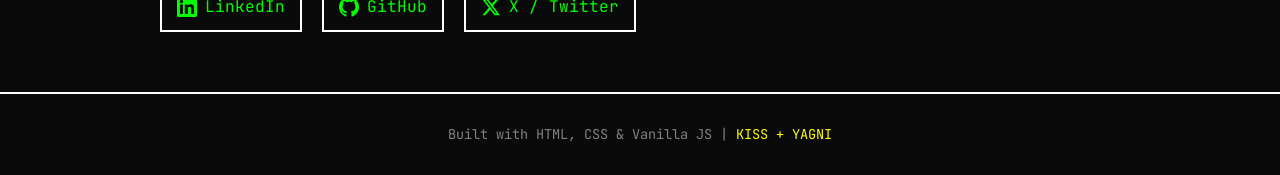
==== commit 2fc4c989: "logo now points to ./ and changed from jibeiroa to jbeiroa" ====
--- a/index.html
+++ b/index.html
@@ -11,7 +11,7 @@
   <header>
     <div class="container">
       <nav>
-        <a href="index.html" class="logo">jibeiroa@portfolio:~$</a>
+        <a href="./" class="logo">jbeiroa@portfolio:~$</a>
         <ul>
           <li><a href="#bio">bio</a></li>
           <li><a href="#skills">skills</a></li>
--- a/css/styles.css
+++ b/css/styles.css
@@ -279,13 +279,16 @@
 }
 
 .skill-category ul li {
+  position: relative;
   font-size: 0.9rem;
-  padding: 3px 0;
+  padding: 3px 0 3px 28px;
 }
 
 .skill-category ul li::before {
   content: '├── ';
   color: var(--gray);
+  position: absolute;
+  left: 0;
 }
 
 #experience .timeline {
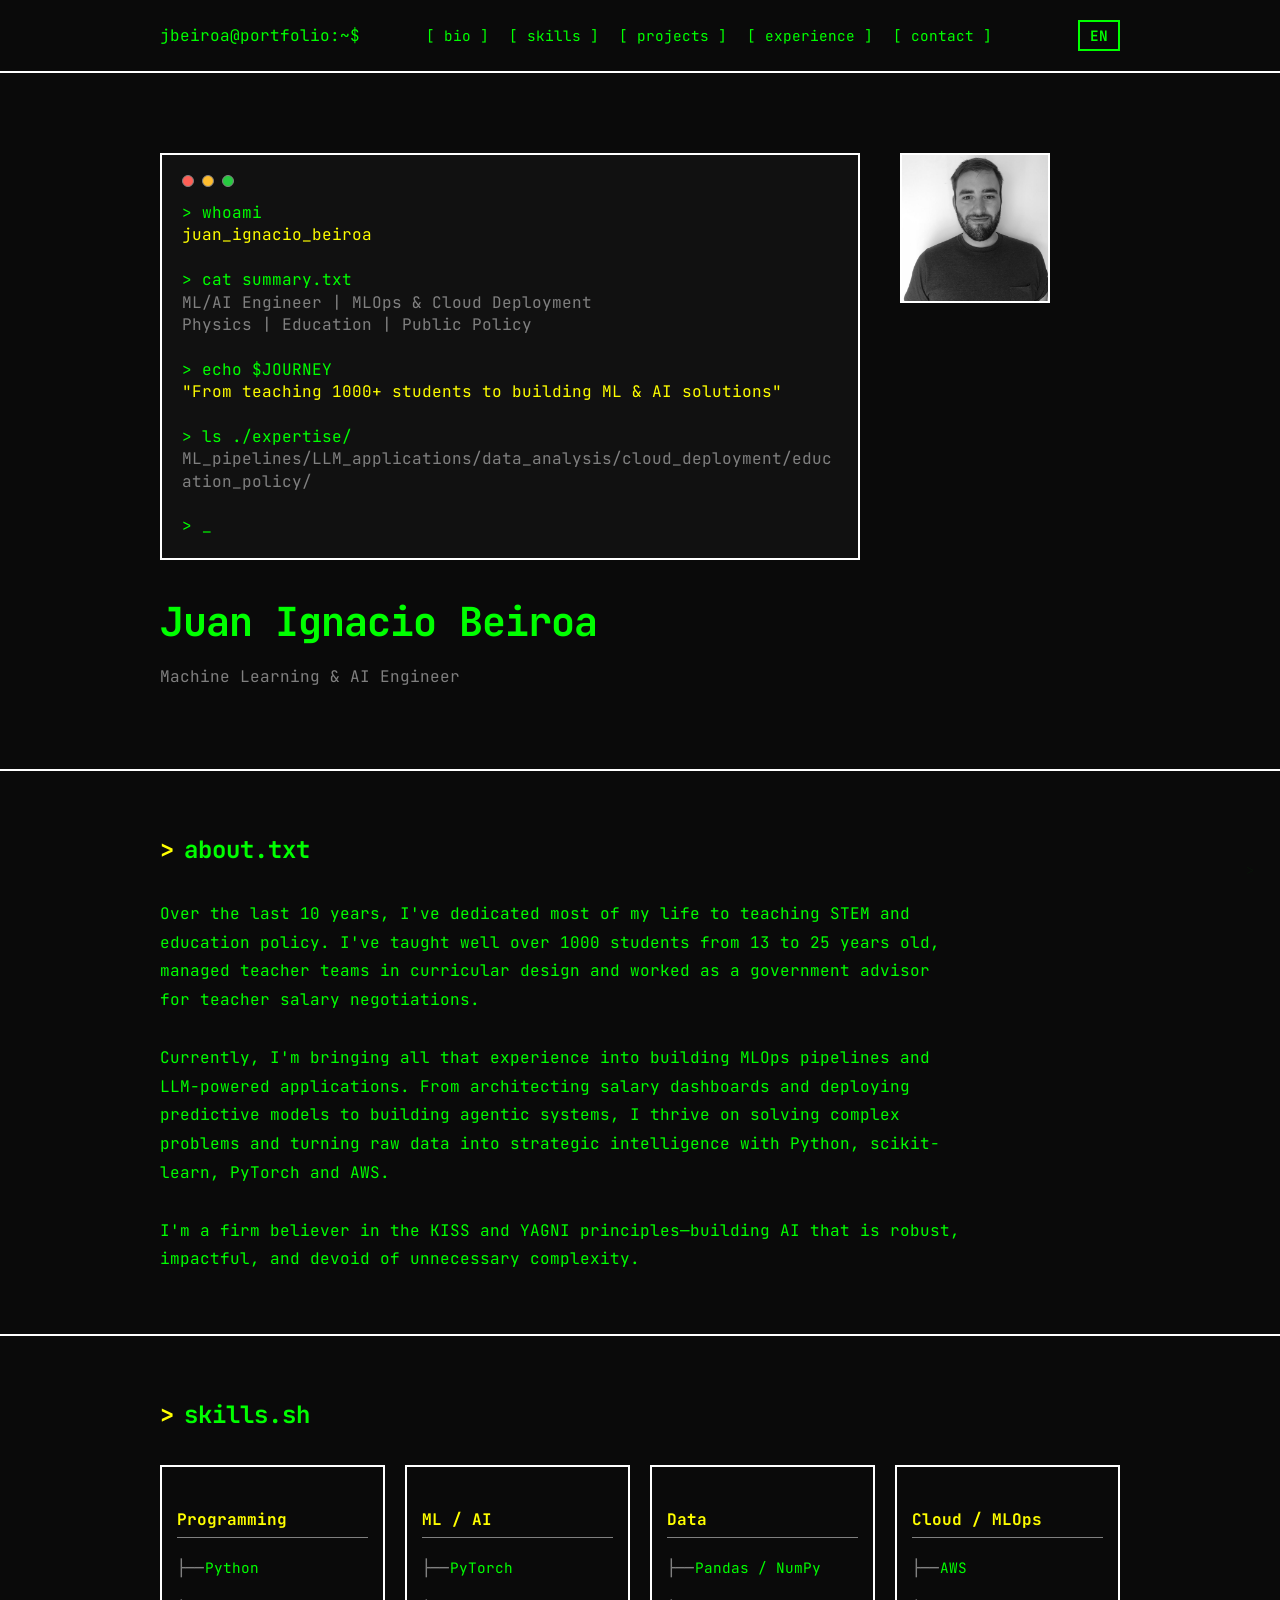
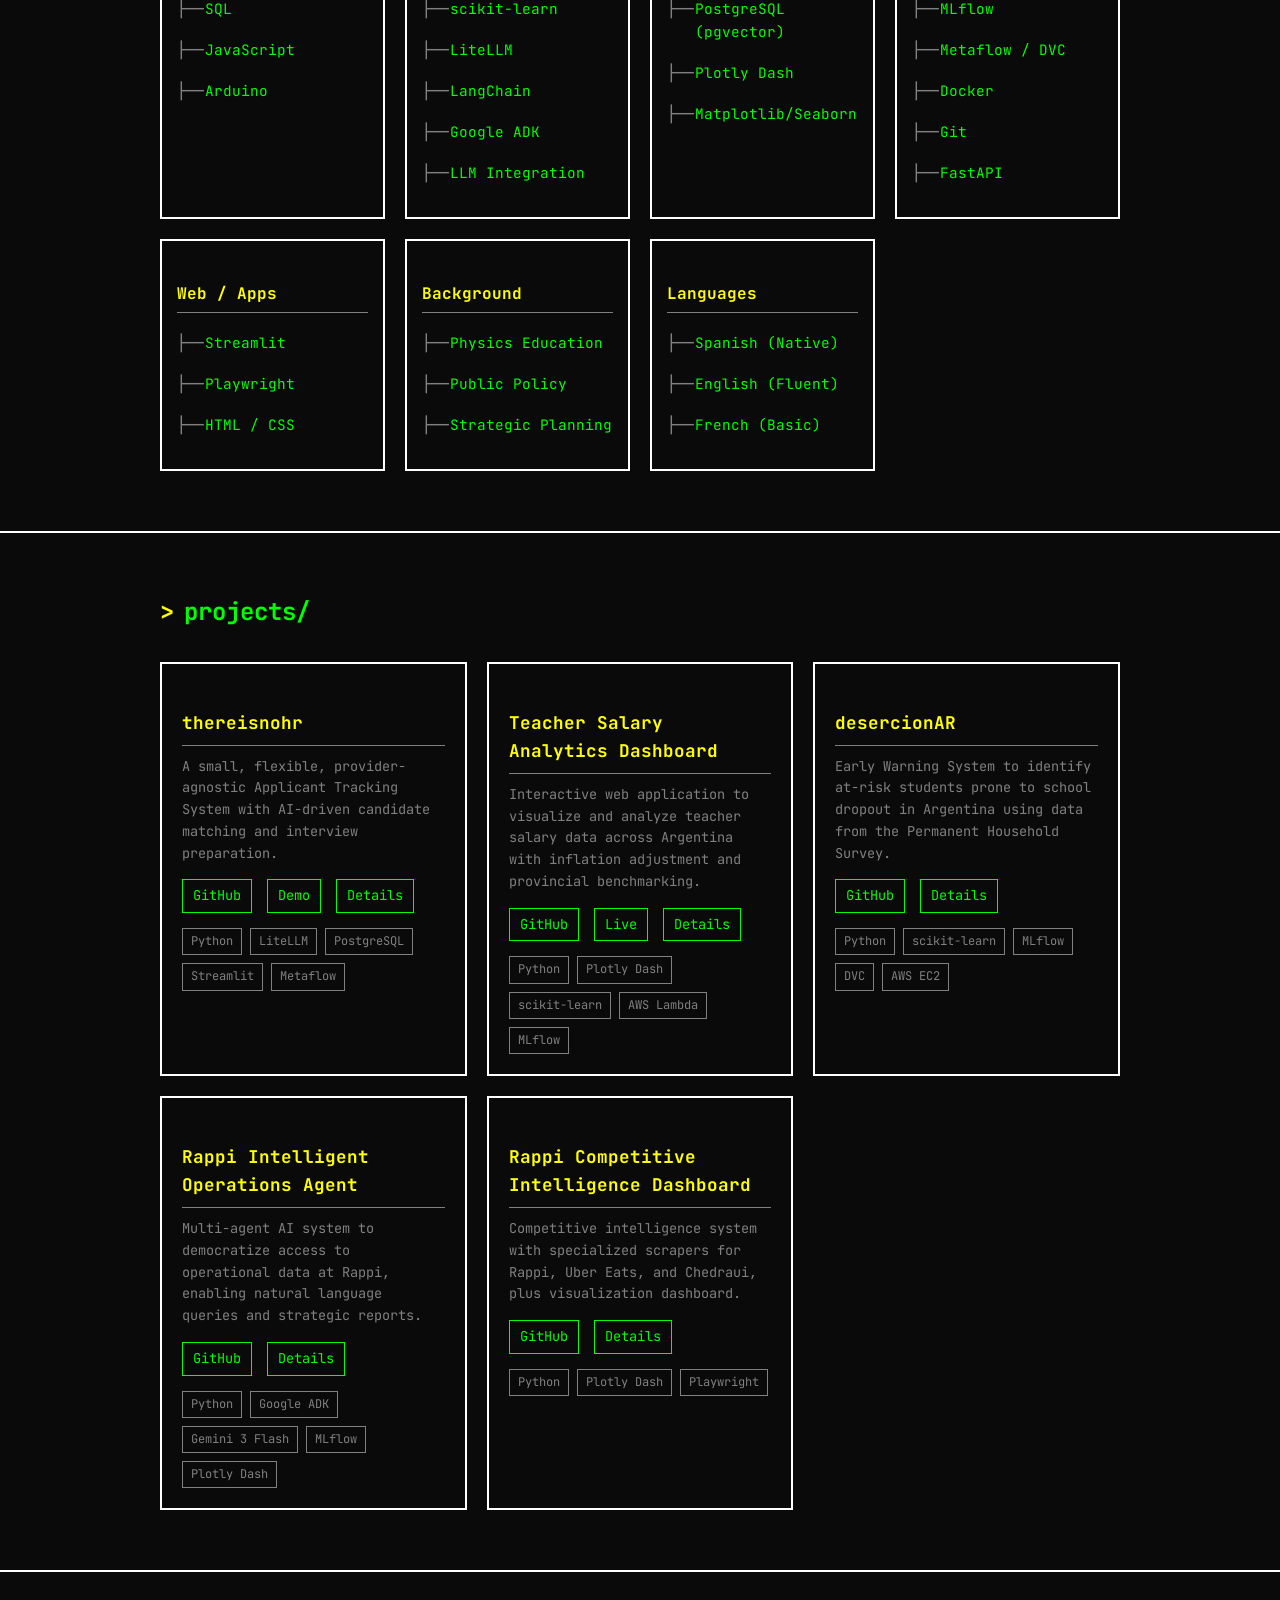
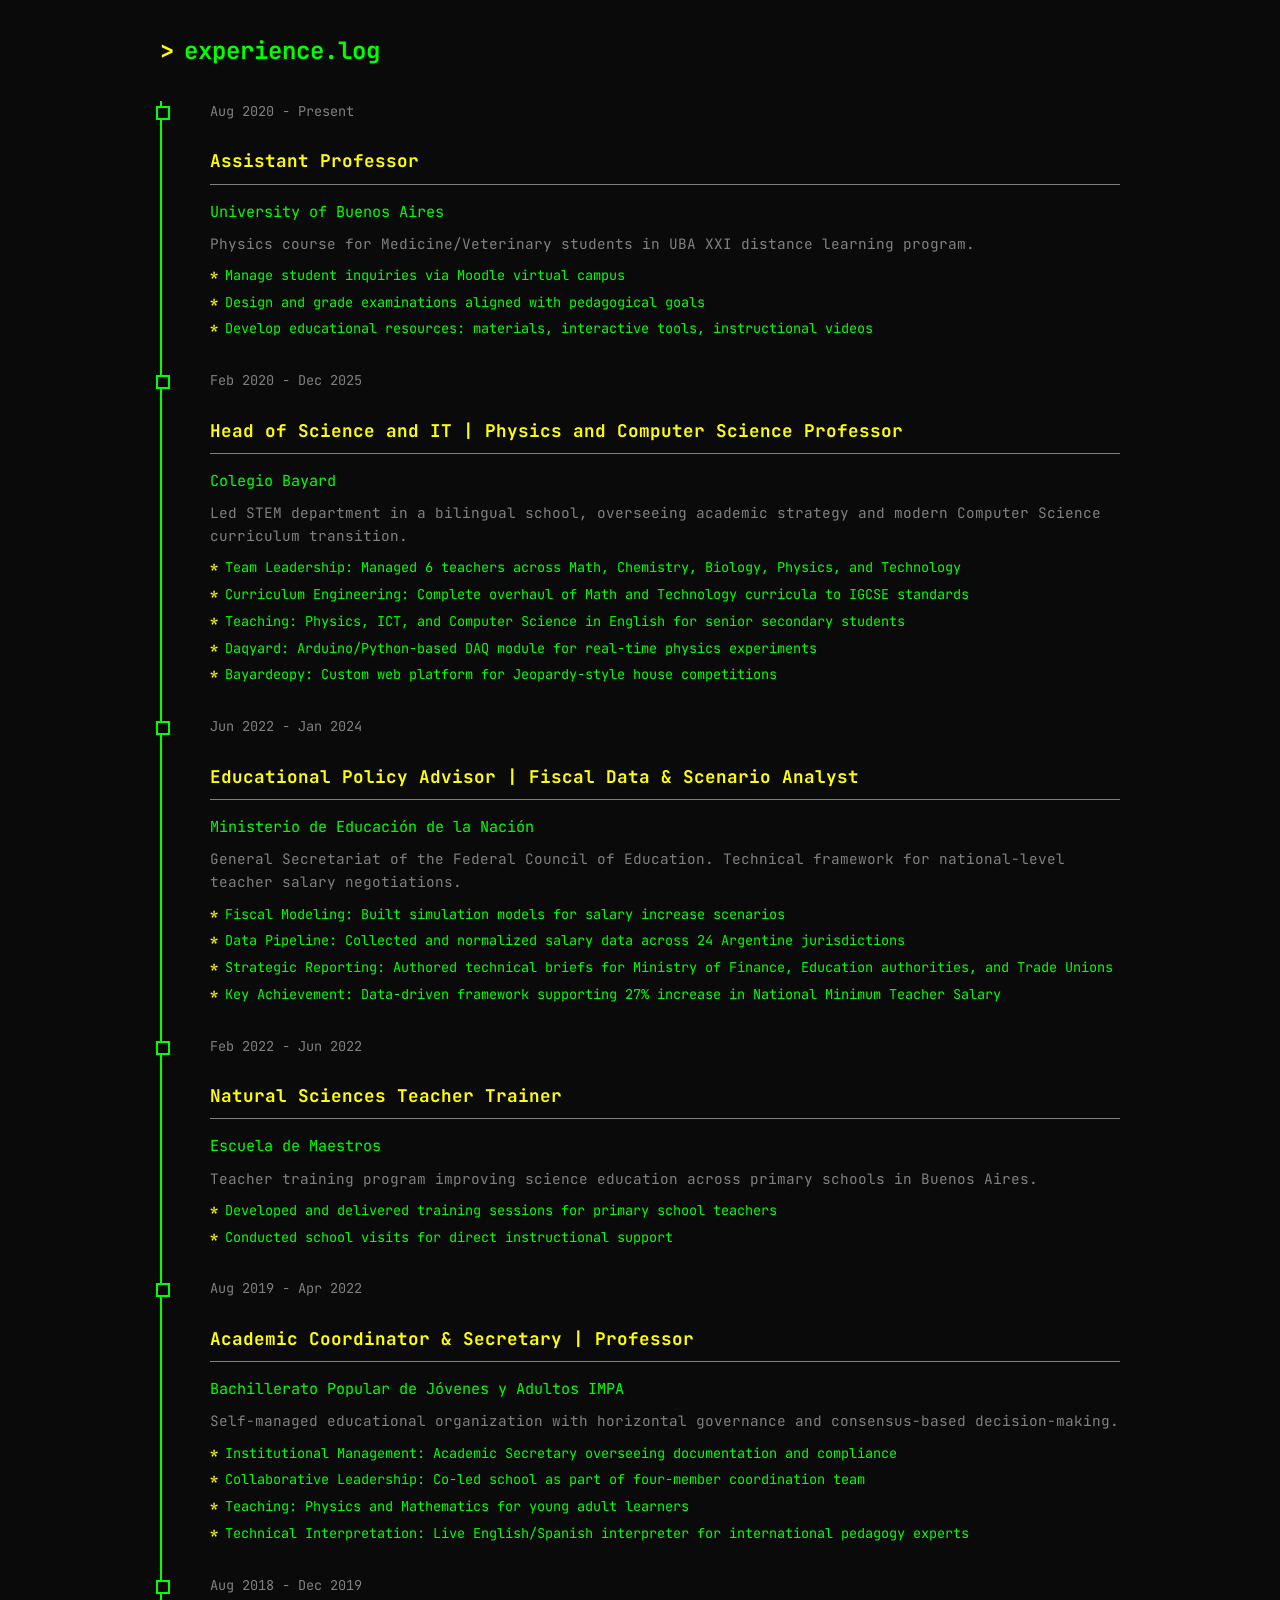
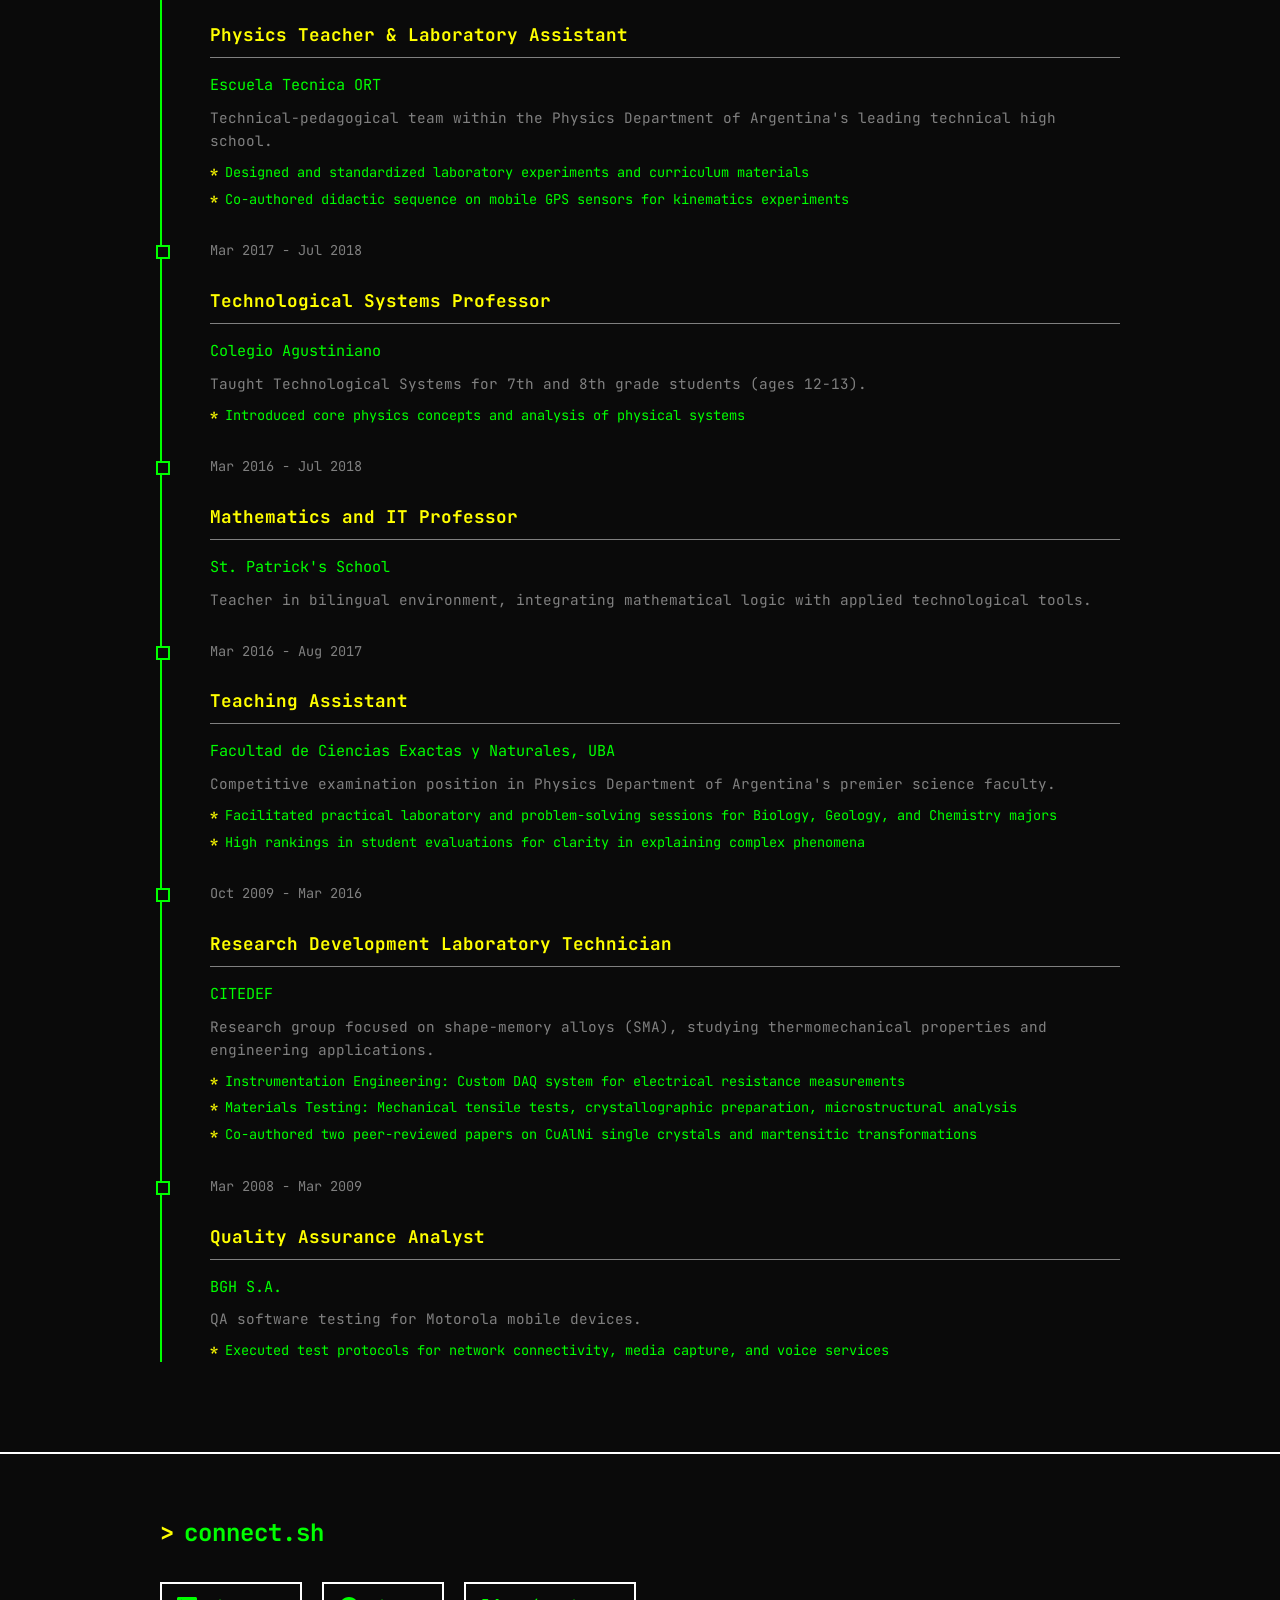
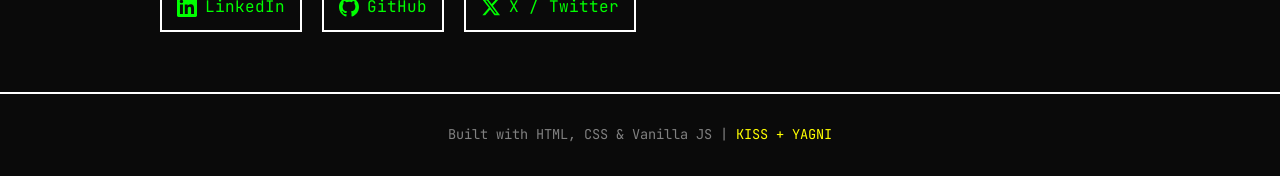
==== commit da47ce46: "added translations to spanish" ====
--- a/index.html
+++ b/index.html
@@ -12,13 +12,16 @@
     <div class="container">
       <nav>
         <a href="./" class="logo">jbeiroa@portfolio:~$</a>
-        <ul>
-          <li><a href="#bio">bio</a></li>
-          <li><a href="#skills">skills</a></li>
-          <li><a href="#projects">projects</a></li>
-          <li><a href="#experience">experience</a></li>
-          <li><a href="#social">contact</a></li>
+        <ul class="menu-items">
+          <li><a href="#bio" id="nav-bio">bio</a></li>
+          <li><a href="#skills" id="nav-skills">skills</a></li>
+          <li><a href="#projects" id="nav-projects">projects</a></li>
+          <li><a href="#experience" id="nav-experience">experience</a></li>
+          <li><a href="#social" id="nav-social">contact</a></li>
         </ul>
+        <div class="lang-toggle">
+          <button id="lang-btn">EN</button>
+        </div>
       </nav>
     </div>
   </header>
--- a/css/styles.css
+++ b/css/styles.css
@@ -73,19 +73,13 @@
   display: flex;
   justify-content: space-between;
   align-items: center;
-}
-
-nav .logo {
-  font-weight: 700;
-  font-size: 1.2rem;
-}
-
-nav .logo:hover {
-  color: var(--yellow);
+  flex-wrap: wrap;
+  gap: 20px;
 }
 
 nav ul {
   display: flex;
+  align-items: center;
   gap: 20px;
   list-style: none;
 }
@@ -100,6 +94,48 @@
 
 nav ul li a::after {
   content: ' ]';
+}
+
+nav .menu-items {
+  display: flex;
+  align-items: center;
+  gap: 20px;
+  list-style: none;
+}
+
+.menu-items li a {
+  font-size: 0.9rem;
+}
+
+.menu-items li a::before {
+  content: '[ ';
+}
+
+.menu-items li a::after {
+  content: ' ]';
+}
+
+.lang-toggle {
+  margin-left: 20px;
+}
+
+.lang-toggle button {
+  font-family: 'JetBrains Mono', Consolas, monospace;
+  font-size: 0.9rem;
+  font-weight: 700;
+  background: transparent;
+  color: var(--green);
+  border: 2px solid var(--green);
+  padding: 4px 10px;
+  cursor: pointer;
+  transition: all 0.2s;
+}
+
+.lang-toggle button:hover {
+  color: var(--yellow);
+  border-color: var(--yellow);
+  box-shadow: 4px 4px 0 var(--yellow);
+  transform: translate(-2px, -2px);
 }
 
 .hero {
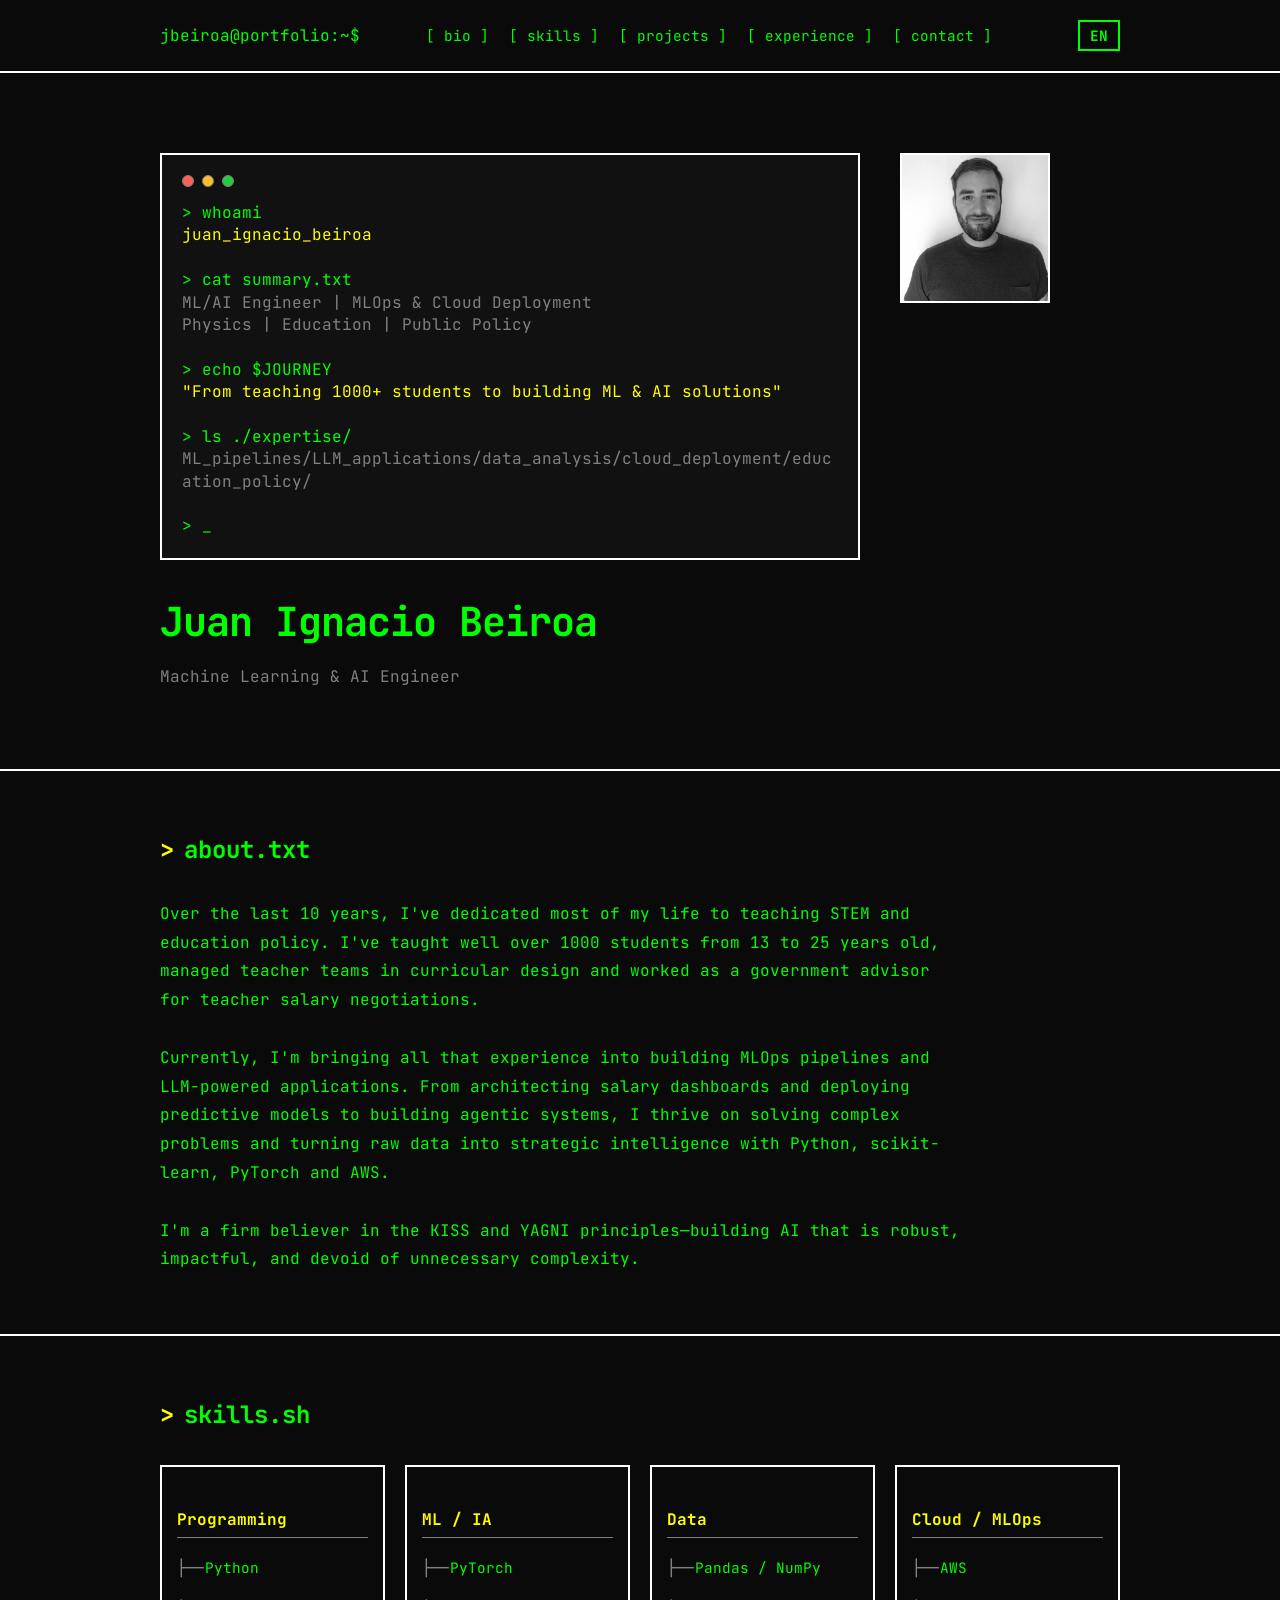
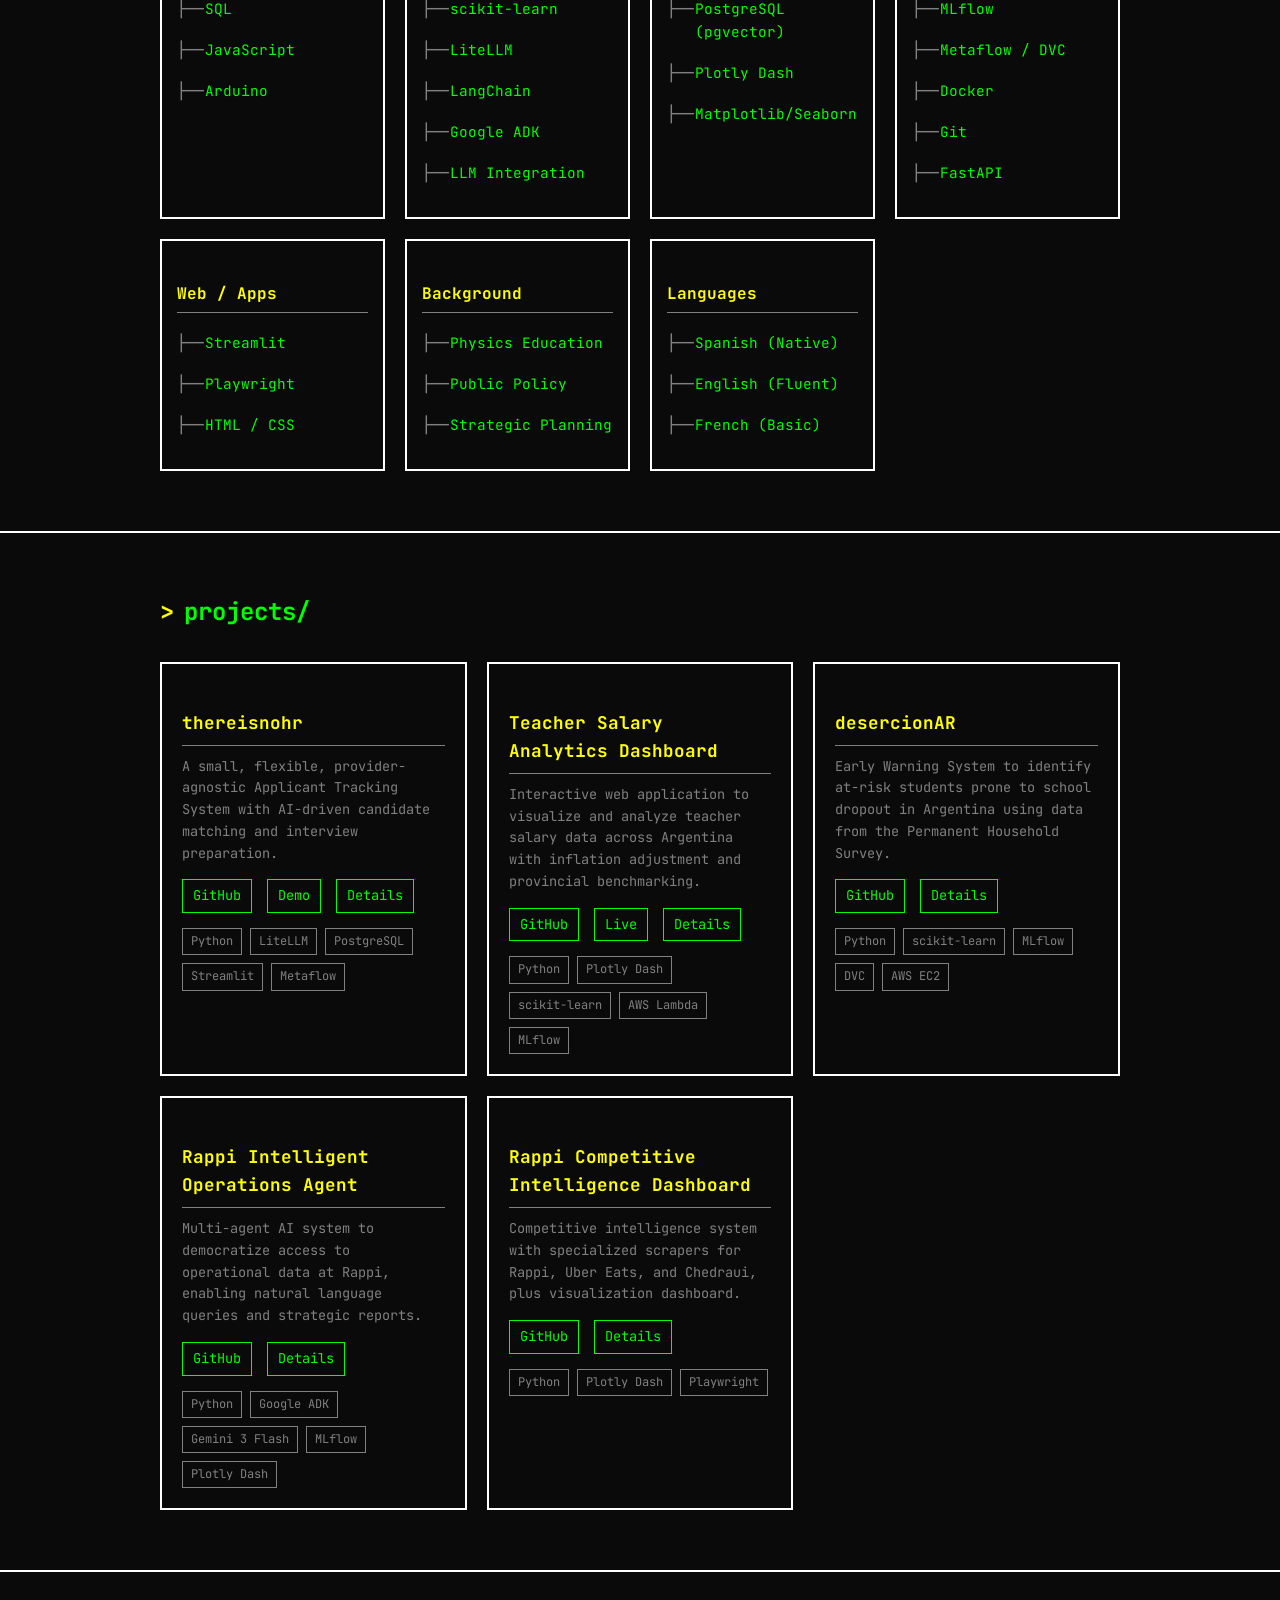
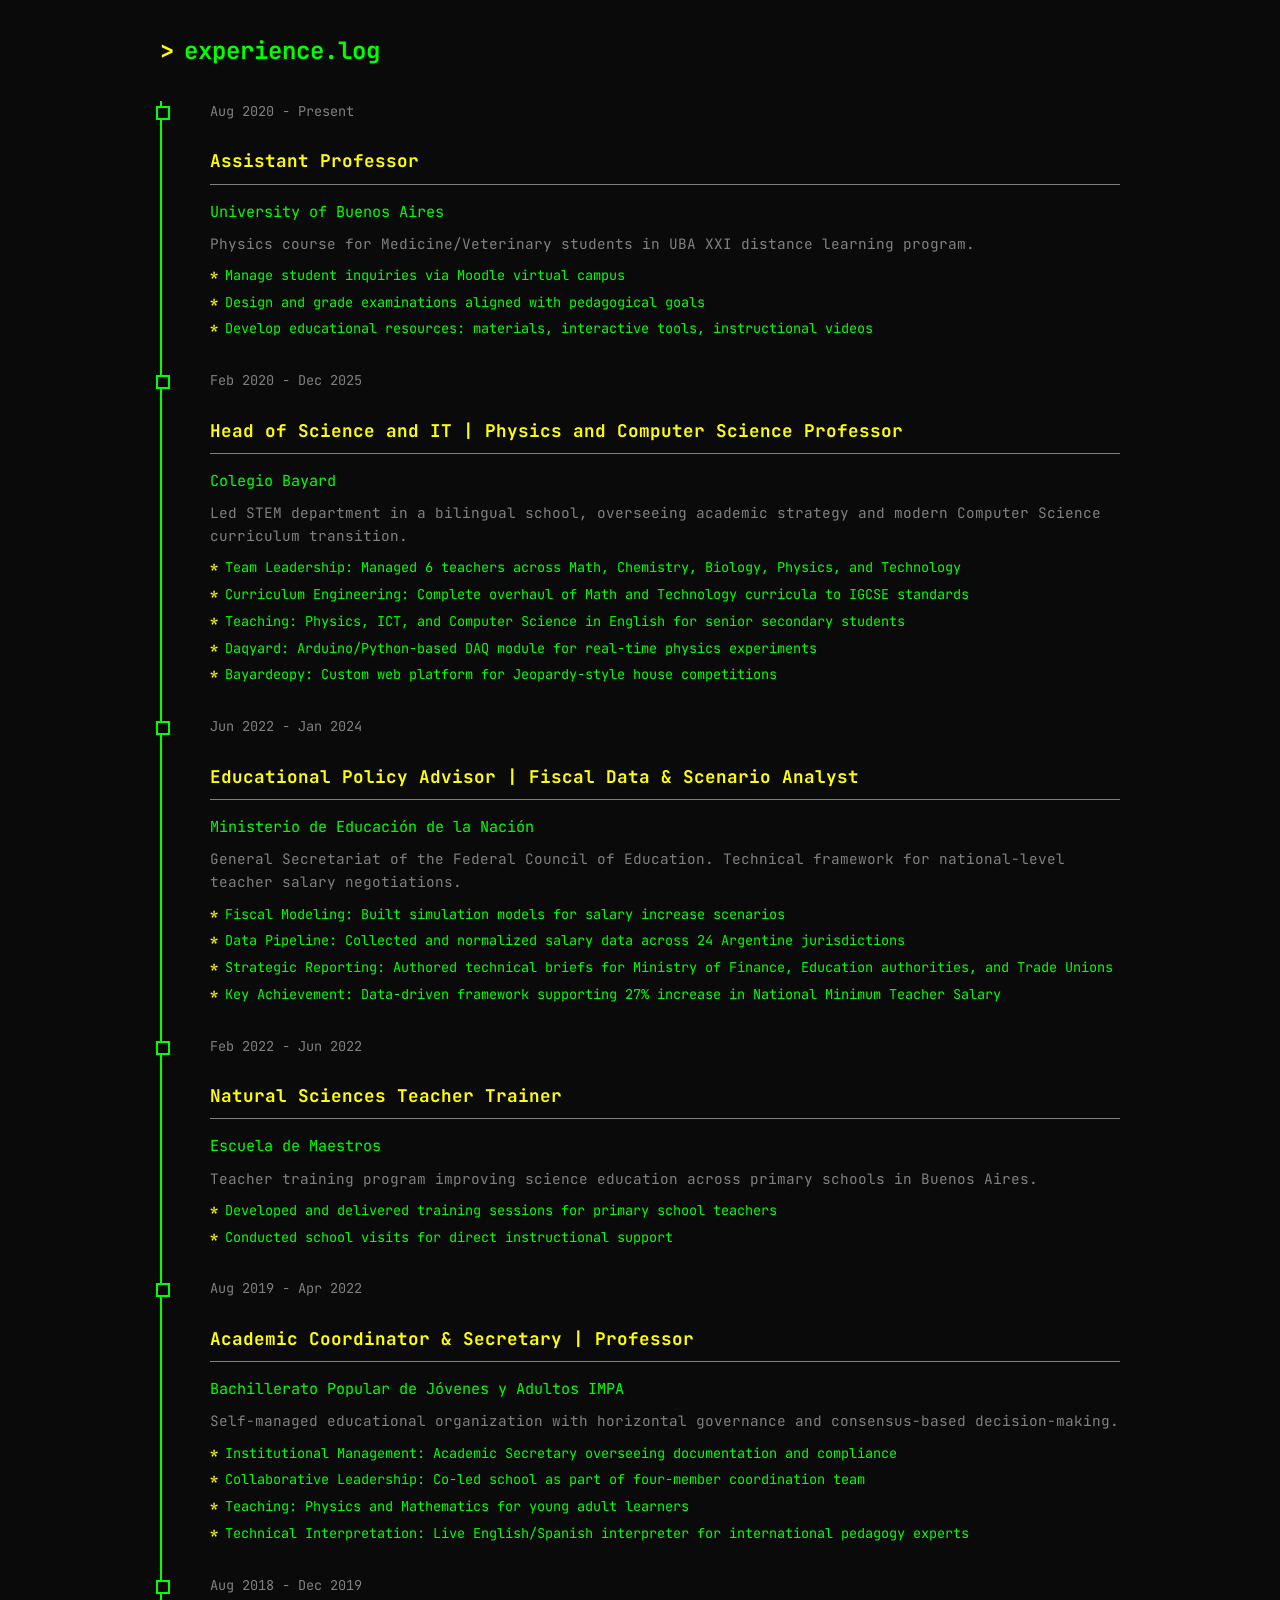
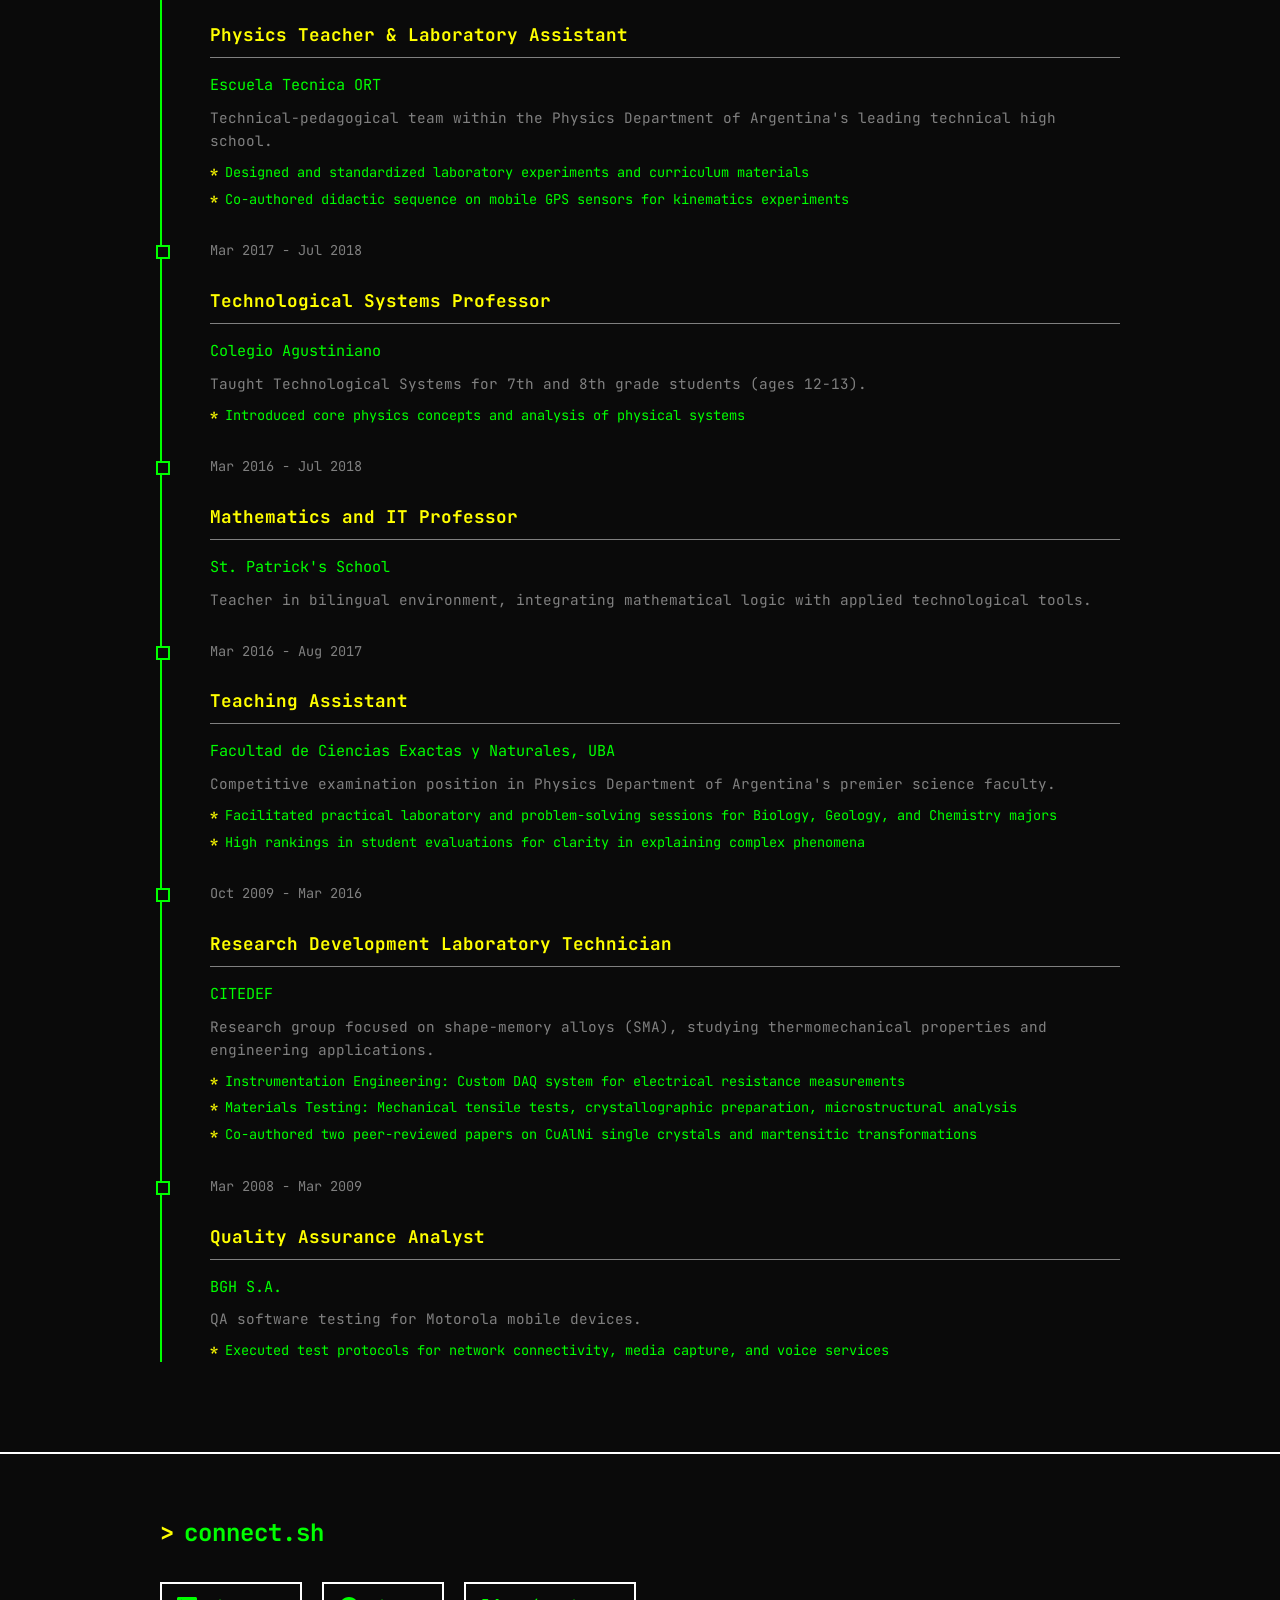
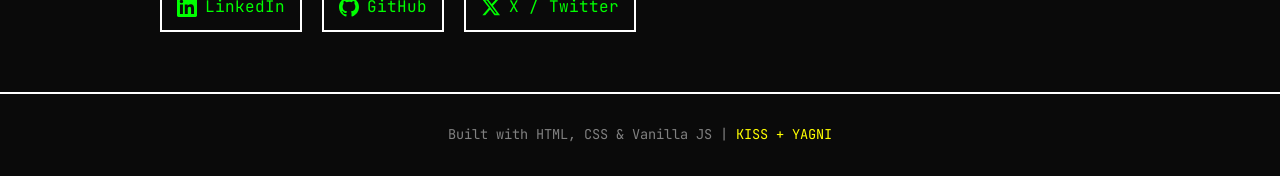
==== commit 684f6b75: "feat(nav): implement responsive hamburger menu and mobile navigation" ====
--- a/index.html
+++ b/index.html
@@ -12,7 +12,12 @@
     <div class="container">
       <nav>
         <a href="./" class="logo">jbeiroa@portfolio:~$</a>
-        <ul class="menu-items">
+        <button class="hamburger" id="hamburger-btn" aria-label="Toggle menu">
+          <span></span>
+          <span></span>
+          <span></span>
+        </button>
+        <ul class="menu-items" id="mobile-menu">
           <li><a href="#bio" id="nav-bio">bio</a></li>
           <li><a href="#skills" id="nav-skills">skills</a></li>
           <li><a href="#projects" id="nav-projects">projects</a></li>
--- a/css/styles.css
+++ b/css/styles.css
@@ -75,6 +75,7 @@
   align-items: center;
   flex-wrap: wrap;
   gap: 20px;
+  position: relative;
 }
 
 nav ul {
@@ -113,6 +114,39 @@
 
 .menu-items li a::after {
   content: ' ]';
+}
+
+.hamburger {
+  display: none;
+  flex-direction: column;
+  justify-content: space-between;
+  width: 25px;
+  height: 18px;
+  background: transparent;
+  border: none;
+  cursor: pointer;
+  padding: 0;
+  z-index: 200;
+}
+
+.hamburger span {
+  display: block;
+  width: 100%;
+  height: 2px;
+  background: var(--green);
+  transition: all 0.3s;
+}
+
+.hamburger.active span:nth-child(1) {
+  transform: translateY(8px) rotate(45deg);
+}
+
+.hamburger.active span:nth-child(2) {
+  opacity: 0;
+}
+
+.hamburger.active span:nth-child(3) {
+  transform: translateY(-8px) rotate(-45deg);
 }
 
 .lang-toggle {
@@ -609,14 +643,48 @@
 }
 
 @media (max-width: 600px) {
+  .hamburger {
+    display: flex;
+    position: absolute;
+    right: 20px;
+    top: 50%;
+    transform: translateY(-50%);
+    z-index: 201;
+  }
+
   nav {
+    position: relative;
+    justify-content: flex-start;
+  }
+
+  .lang-toggle {
+    margin-left: auto;
+    margin-right: 55px;
+    z-index: 101;
+  }
+
+  nav .menu-items {
+    display: none;
+    position: fixed;
+    top: 0;
+    left: 0;
+    width: 100%;
+    height: 100vh;
+    background: var(--bg);
     flex-direction: column;
-    gap: 15px;
-  }
-
-  nav ul {
-    flex-wrap: wrap;
     justify-content: center;
+    align-items: center;
+    gap: 30px;
+    z-index: 200;
+    border-bottom: var(--border);
+  }
+
+  nav .menu-items.active {
+    display: flex;
+  }
+
+  .menu-items li a {
+    font-size: 1.5rem;
   }
 
   .hero-content {
